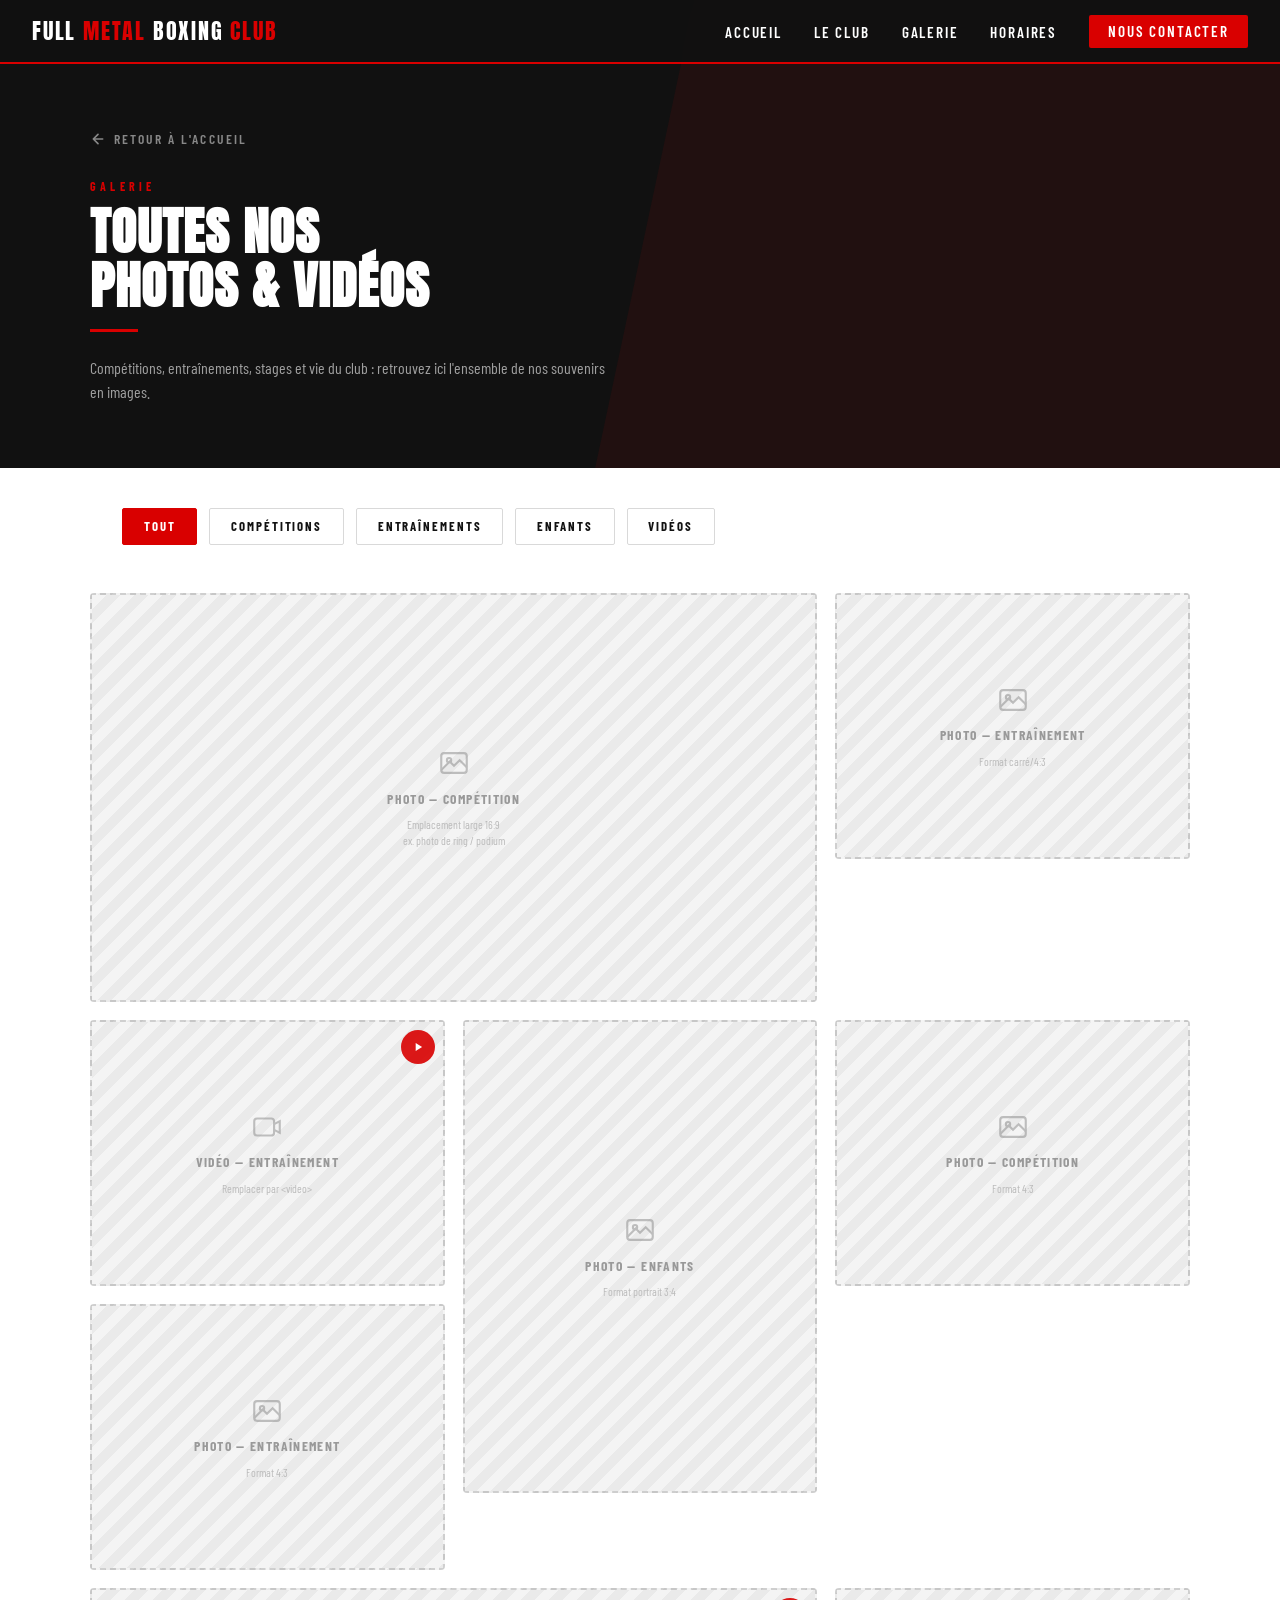
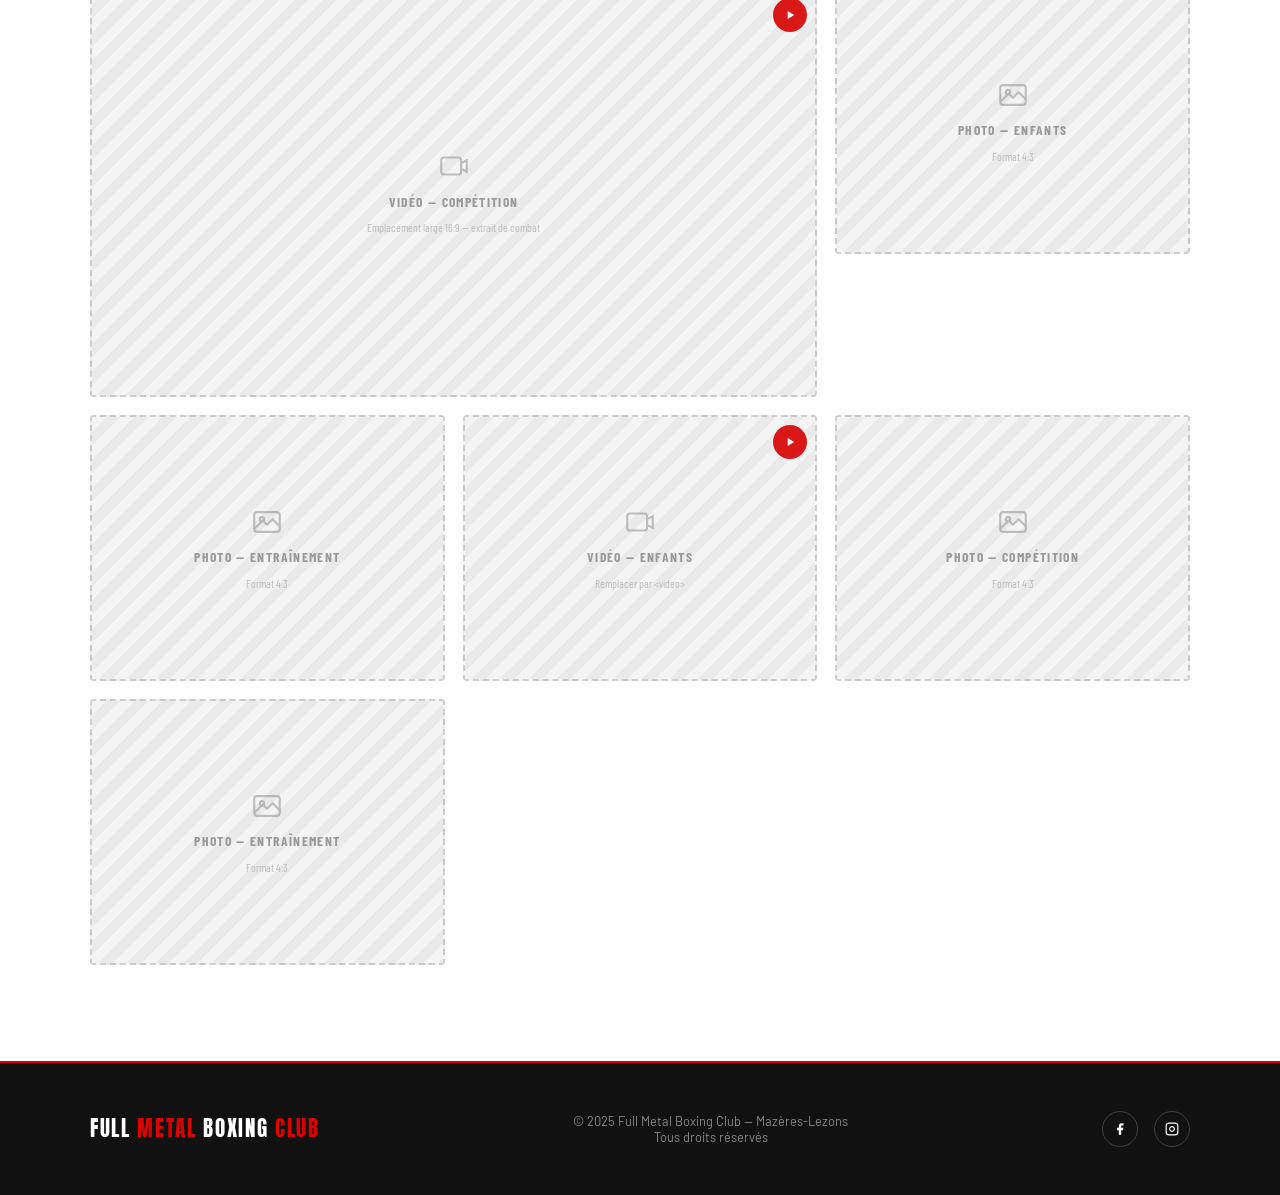
==== gallery.html @ 57221db3 "ajout de la page gallery" ====
<!DOCTYPE html>
<html lang="fr">
<head>
  <meta charset="UTF-8" />
  <meta name="viewport" content="width=device-width, initial-scale=1.0" />
  <title>Galerie — Full Metal Boxing Club</title>
  <link href="https://fonts.googleapis.com/css2?family=Anton&family=Barlow+Condensed:wght@400;600;700&family=Barlow:wght@400;500&display=swap" rel="stylesheet" />
  <link href="site.css" rel="stylesheet" />
</head>
<body>

<!-- ── NAVIGATION ──────────────────────────────────────────── -->
<nav>
  <div class="nav-logo">FULL <span>METAL</span> BOXING <span>CLUB</span></div>
  <ul class="nav-links">
    <li><a href="index.html#accueil">Accueil</a></li>
    <li><a href="index.html#about">Le Club</a></li>
    <li><a href="gallery.html">Galerie</a></li>
    <li><a href="index.html#horaires">Horaires</a></li>
    <li><a href="index.html#contact" class="nav-cta">Nous Contacter</a></li>
  </ul>
  <button class="hamburger" aria-label="Menu" onclick="toggleMenu()">
    <span></span><span></span><span></span>
  </button>
</nav>

<div class="mobile-menu" id="mobileMenu">
  <a href="index.html#accueil" onclick="closeMenu()">Accueil</a>
  <a href="index.html#about" onclick="closeMenu()">Le Club</a>
  <a href="gallery.html" onclick="closeMenu()">Galerie</a>
  <a href="index.html#horaires" onclick="closeMenu()">Horaires</a>
  <a href="index.html#contact" onclick="closeMenu()">Nous Contacter</a>
</div>

<!-- ── EN-TÊTE GALERIE ─────────────────────────────────────── -->
<header class="gallery-page-header">
  <div class="gallery-page-header-inner">
    <a href="index.html" class="back-link">
      <svg viewBox="0 0 24 24" fill="none" stroke="currentColor" stroke-width="2.5" stroke-linecap="round" stroke-linejoin="round"><path d="M19 12H5M12 19l-7-7 7-7"/></svg>
      Retour à l'accueil
    </a>
    <div class="section-label">Galerie</div>
    <h1 class="section-title">TOUTES NOS<br>PHOTOS &amp; VIDÉOS</h1>
    <div class="section-divider"></div>
    <p class="gallery-page-sub">Compétitions, entraînements, stages et vie du club : retrouvez ici l'ensemble de nos souvenirs en images.</p>
  </div>
</header>

<!-- ── FILTRES ─────────────────────────────────────────────── -->
<div class="filter-tabs" id="filterTabs">
  <button class="filter-btn active" data-filter="all">Tout</button>
  <button class="filter-btn" data-filter="competition">Compétitions</button>
  <button class="filter-btn" data-filter="entrainement">Entraînements</button>
  <button class="filter-btn" data-filter="enfants">Enfants</button>
  <button class="filter-btn" data-filter="video">Vidéos</button>
</div>

<!-- ── GRILLE MÉDIA ────────────────────────────────────────────
     Chaque bloc ci-dessous est un EMPLACEMENT PRÊT À L'EMPLOI.

     ▸ Pour une PHOTO : supprimez le <div class="media-placeholder">…</div>
       et mettez à la place : <img src="chemin/vers/photo.jpg" alt="...">

     ▸ Pour une VIDÉO : supprimez le placeholder et mettez à la place :
       <video src="chemin/vers/video.mp4" controls muted playsinline poster="chemin/vers/apercu.jpg"></video>
       (gardez le <div class="video-badge"> si vous voulez garder le pictogramme ▶)

     ▸ data-category détermine dans quel(s) filtre(s) l'élément apparaît :
       competition / entrainement / enfants / video (un item peut avoir 2 catégories, ex: "video entrainement")

     ▸ Ajoutez class="wide" pour un bloc large (2 colonnes) ou class="tall"
       pour un bloc en hauteur — à utiliser avec modération pour varier la grille.
------------------------------------------------------------------- -->
<section class="media-section">
  <div class="media-grid" id="mediaGrid">

    <!-- 1 -->
    <div class="media-item wide" data-category="competition">
      <div class="media-placeholder">
        <svg viewBox="0 0 24 24" fill="none" stroke="currentColor" stroke-width="1.5"><rect x="3" y="5" width="18" height="14" rx="2"/><circle cx="8.5" cy="10" r="1.5"/><path d="M21 15l-5-5-4 4-3-3-6 6"/></svg>
        <div class="ph-label">Photo — Compétition</div>
        <div class="ph-hint">Emplacement large 16:9<br>ex. photo de ring / podium</div>
      </div>
      <div class="media-caption">Compétition régionale</div>
    </div>

    <!-- 2 -->
    <div class="media-item" data-category="entrainement">
      <div class="media-placeholder">
        <svg viewBox="0 0 24 24" fill="none" stroke="currentColor" stroke-width="1.5"><rect x="3" y="5" width="18" height="14" rx="2"/><circle cx="8.5" cy="10" r="1.5"/><path d="M21 15l-5-5-4 4-3-3-6 6"/></svg>
        <div class="ph-label">Photo — Entraînement</div>
        <div class="ph-hint">Format carré/4:3</div>
      </div>
      <div class="media-caption">Séance du soir</div>
    </div>

    <!-- 3 -->
    <div class="media-item" data-category="video entrainement">
      <div class="video-badge">
        <svg viewBox="0 0 24 24"><path d="M8 5v14l11-7z"/></svg>
      </div>
      <div class="media-placeholder">
        <svg viewBox="0 0 24 24" fill="none" stroke="currentColor" stroke-width="1.5"><rect x="3" y="6" width="14" height="12" rx="2"/><path d="M17 10l4-2v8l-4-2"/></svg>
        <div class="ph-label">Vidéo — Entraînement</div>
        <div class="ph-hint">Remplacer par &lt;video&gt;</div>
      </div>
      <div class="media-caption">Travail technique</div>
    </div>

    <!-- 4 -->
    <div class="media-item tall" data-category="enfants">
      <div class="media-placeholder">
        <svg viewBox="0 0 24 24" fill="none" stroke="currentColor" stroke-width="1.5"><rect x="3" y="5" width="18" height="14" rx="2"/><circle cx="8.5" cy="10" r="1.5"/><path d="M21 15l-5-5-4 4-3-3-6 6"/></svg>
        <div class="ph-label">Photo — Enfants</div>
        <div class="ph-hint">Format portrait 3:4</div>
      </div>
      <div class="media-caption">Cours jeunes — dès 7 ans</div>
    </div>

    <!-- 5 -->
    <div class="media-item" data-category="competition">
      <div class="media-placeholder">
        <svg viewBox="0 0 24 24" fill="none" stroke="currentColor" stroke-width="1.5"><rect x="3" y="5" width="18" height="14" rx="2"/><circle cx="8.5" cy="10" r="1.5"/><path d="M21 15l-5-5-4 4-3-3-6 6"/></svg>
        <div class="ph-label">Photo — Compétition</div>
        <div class="ph-hint">Format 4:3</div>
      </div>
      <div class="media-caption">Remise des médailles</div>
    </div>

    <!-- 6 -->
    <div class="media-item" data-category="entrainement">
      <div class="media-placeholder">
        <svg viewBox="0 0 24 24" fill="none" stroke="currentColor" stroke-width="1.5"><rect x="3" y="5" width="18" height="14" rx="2"/><circle cx="8.5" cy="10" r="1.5"/><path d="M21 15l-5-5-4 4-3-3-6 6"/></svg>
        <div class="ph-label">Photo — Entraînement</div>
        <div class="ph-hint">Format 4:3</div>
      </div>
      <div class="media-caption">Travail au sac</div>
    </div>

    <!-- 7 -->
    <div class="media-item wide" data-category="video competition">
      <div class="video-badge">
        <svg viewBox="0 0 24 24"><path d="M8 5v14l11-7z"/></svg>
      </div>
      <div class="media-placeholder">
        <svg viewBox="0 0 24 24" fill="none" stroke="currentColor" stroke-width="1.5"><rect x="3" y="6" width="14" height="12" rx="2"/><path d="M17 10l4-2v8l-4-2"/></svg>
        <div class="ph-label">Vidéo — Compétition</div>
        <div class="ph-hint">Emplacement large 16:9 — extrait de combat</div>
      </div>
      <div class="media-caption">Finale régionale</div>
    </div>

    <!-- 8 -->
    <div class="media-item" data-category="enfants">
      <div class="media-placeholder">
        <svg viewBox="0 0 24 24" fill="none" stroke="currentColor" stroke-width="1.5"><rect x="3" y="5" width="18" height="14" rx="2"/><circle cx="8.5" cy="10" r="1.5"/><path d="M21 15l-5-5-4 4-3-3-6 6"/></svg>
        <div class="ph-label">Photo — Enfants</div>
        <div class="ph-hint">Format 4:3</div>
      </div>
      <div class="media-caption">Initiation Full Contact</div>
    </div>

    <!-- 9 -->
    <div class="media-item" data-category="entrainement">
      <div class="media-placeholder">
        <svg viewBox="0 0 24 24" fill="none" stroke="currentColor" stroke-width="1.5"><rect x="3" y="5" width="18" height="14" rx="2"/><circle cx="8.5" cy="10" r="1.5"/><path d="M21 15l-5-5-4 4-3-3-6 6"/></svg>
        <div class="ph-label">Photo — Entraînement</div>
        <div class="ph-hint">Format 4:3</div>
      </div>
      <div class="media-caption">Cours adultes</div>
    </div>

    <!-- 10 -->
    <div class="media-item" data-category="video enfants">
      <div class="video-badge">
        <svg viewBox="0 0 24 24"><path d="M8 5v14l11-7z"/></svg>
      </div>
      <div class="media-placeholder">
        <svg viewBox="0 0 24 24" fill="none" stroke="currentColor" stroke-width="1.5"><rect x="3" y="6" width="14" height="12" rx="2"/><path d="M17 10l4-2v8l-4-2"/></svg>
        <div class="ph-label">Vidéo — Enfants</div>
        <div class="ph-hint">Remplacer par &lt;video&gt;</div>
      </div>
      <div class="media-caption">Cours du mercredi</div>
    </div>

    <!-- 11 -->
    <div class="media-item" data-category="competition">
      <div class="media-placeholder">
        <svg viewBox="0 0 24 24" fill="none" stroke="currentColor" stroke-width="1.5"><rect x="3" y="5" width="18" height="14" rx="2"/><circle cx="8.5" cy="10" r="1.5"/><path d="M21 15l-5-5-4 4-3-3-6 6"/></svg>
        <div class="ph-label">Photo — Compétition</div>
        <div class="ph-hint">Format 4:3</div>
      </div>
      <div class="media-caption">Équipe au complet</div>
    </div>

    <!-- 12 -->
    <div class="media-item" data-category="entrainement">
      <div class="media-placeholder">
        <svg viewBox="0 0 24 24" fill="none" stroke="currentColor" stroke-width="1.5"><rect x="3" y="5" width="18" height="14" rx="2"/><circle cx="8.5" cy="10" r="1.5"/><path d="M21 15l-5-5-4 4-3-3-6 6"/></svg>
        <div class="ph-label">Photo — Entraînement</div>
        <div class="ph-hint">Format 4:3</div>
      </div>
      <div class="media-caption">Sparring</div>
    </div>

  </div>
</section>

<!-- ── FOOTER ──────────────────────────────────────────────── -->
<footer>
  <div class="footer-inner">
    <div class="footer-logo">FULL <span>METAL</span> BOXING <span>CLUB</span></div>
    <div class="footer-copy">© 2025 Full Metal Boxing Club — Mazères-Lezons<br>Tous droits réservés</div>
    <div class="footer-social">
      <a href="#" class="social-link" aria-label="Facebook">
        <svg width="14" height="14" viewBox="0 0 24 24" fill="currentColor"><path d="M18 2h-3a5 5 0 0 0-5 5v3H7v4h3v8h4v-8h3l1-4h-4V7a1 1 0 0 1 1-1h3z"/></svg>
      </a>
      <a href="#" class="social-link" aria-label="Instagram">
        <svg width="14" height="14" viewBox="0 0 24 24" fill="none" stroke="currentColor" stroke-width="2"><rect x="2" y="2" width="20" height="20" rx="5" ry="5"/><path d="M16 11.37A4 4 0 1 1 12.63 8 4 4 0 0 1 16 11.37z"/><line x1="17.5" y1="6.5" x2="17.51" y2="6.5"/></svg>
      </a>
    </div>
  </div>
</footer>

<script>
  function toggleMenu() {
    document.getElementById('mobileMenu').classList.toggle('open');
  }
  function closeMenu() {
    document.getElementById('mobileMenu').classList.remove('open');
  }
  document.addEventListener('click', function(e) {
    const menu = document.getElementById('mobileMenu');
    const ham = document.querySelector('.hamburger');
    if (menu.classList.contains('open') && !menu.contains(e.target) && !ham.contains(e.target)) {
      menu.classList.remove('open');
    }
  });

  // ── Filtres de la galerie ──────────────────────────────
  const filterButtons = document.querySelectorAll('.filter-btn');
  const mediaItems = document.querySelectorAll('.media-item');

  filterButtons.forEach(btn => {
    btn.addEventListener('click', () => {
      filterButtons.forEach(b => b.classList.remove('active'));
      btn.classList.add('active');
      const filter = btn.dataset.filter;

      mediaItems.forEach(item => {
        const cats = item.dataset.category.split(' ');
        const show = filter === 'all' || cats.includes(filter);
        item.style.display = show ? '' : 'none';
      });
    });
  });
</script>
</body>
</html>
---- site.css ----
*, *::before, *::after { box-sizing: border-box; margin: 0; padding: 0; }

    :root {
      --red:    #D90000;
      --black:  #111111;
      --white:  #FFFFFF;
      --offwhite: #F4F4F4;
      --gray:   #888888;
      --red-dark: #A30000;
    }

    html { scroll-behavior: smooth; }

    body {
      font-family: 'Barlow', sans-serif;
      background: var(--white);
      color: var(--black);
      overflow-x: hidden;
    }

    /* ── NAV ─────────────────────────────────────────── */
    nav {
      position: fixed; top: 0; left: 0; width: 100%; z-index: 100;
      background: rgba(17,17,17,0.96);
      backdrop-filter: blur(6px);
      display: flex; align-items: center; justify-content: space-between;
      padding: 0 2rem;
      height: 64px;
      border-bottom: 2px solid var(--red);
    }

    .nav-logo {
      font-family: 'Anton', sans-serif;
      font-size: 1.4rem;
      letter-spacing: 0.08em;
      color: var(--white);
      line-height: 1;
    }
    .nav-logo span { color: var(--red); }

    .nav-links {
      display: flex; gap: 2rem; list-style: none;
    }
    .nav-links a {
      font-family: 'Barlow Condensed', sans-serif;
      font-weight: 600;
      font-size: 0.95rem;
      letter-spacing: 0.12em;
      text-transform: uppercase;
      color: var(--white);
      text-decoration: none;
      transition: color .2s;
    }
    .nav-links a:hover { color: var(--red); }

    .nav-cta {
      background: var(--red);
      color: var(--white) !important;
      padding: 0.45rem 1.2rem;
      border-radius: 2px;
    }
    .nav-cta:hover { background: var(--red-dark); color: var(--white) !important; }

    .hamburger {
      display: none; flex-direction: column; gap: 5px; cursor: pointer;
      background: none; border: none; padding: 4px;
    }
    .hamburger span {
      display: block; width: 26px; height: 2px; background: var(--white);
      transition: all .3s;
    }

    .mobile-menu {
      display: none; flex-direction: column;
      background: var(--black);
      position: fixed; top: 64px; left: 0; width: 100%;
      padding: 1rem 0;
      border-top: 2px solid var(--red);
      z-index: 99;
    }
    .mobile-menu.open { display: flex; }
    .mobile-menu a {
      font-family: 'Barlow Condensed', sans-serif;
      font-weight: 600;
      font-size: 1.05rem;
      letter-spacing: 0.12em;
      text-transform: uppercase;
      color: var(--white);
      text-decoration: none;
      padding: 0.85rem 2rem;
      border-bottom: 1px solid rgba(255,255,255,0.07);
      transition: background .2s, color .2s;
    }
    .mobile-menu a:hover { background: var(--red); }

    /* ── HERO ─────────────────────────────────────────── */
    #accueil {
      min-height: 100vh;
      background: var(--black);
      display: flex; align-items: center; justify-content: center;
      position: relative; overflow: hidden;
      padding: 80px 2rem 2rem;
    }

    /* Diagonal red slash — signature design element */
    #accueil::before {
      content: '';
      position: absolute;
      top: -10%; right: -5%;
      width: 55%; height: 130%;
      background: var(--red);
      transform: skewX(-12deg);
      opacity: 0.08;
      pointer-events: none;
    }
    #accueil::after {
      content: '';
      position: absolute;
      top: -10%; right: 4%;
      width: 4px; height: 130%;
      background: var(--red);
      transform: skewX(-12deg);
      pointer-events: none;
    }

    .hero-inner {
      display: flex; align-items: center; justify-content: space-between;
      gap: 3rem; width: 100%; max-width: 1100px; margin: 0 auto;
    }

    .hero-text { flex: 1; }

    .hero-eyebrow {
      font-family: 'Barlow Condensed', sans-serif;
      font-weight: 700;
      font-size: 0.8rem;
      letter-spacing: 0.3em;
      text-transform: uppercase;
      color: var(--red);
      margin-bottom: 1rem;
    }

    .hero-title {
      font-family: 'Anton', sans-serif;
      font-size: clamp(3rem, 8vw, 6.5rem);
      line-height: 0.95;
      letter-spacing: 0.02em;
      text-transform: uppercase;
      color: var(--white);
    }
    .hero-title .line-red { color: var(--red); }
    .hero-title .line-outline {
      -webkit-text-stroke: 2px var(--white);
      color: transparent;
    }

    .hero-sub {
      margin-top: 1.5rem;
      font-family: 'Barlow Condensed', sans-serif;
      font-size: 1.1rem;
      font-weight: 400;
      color: rgba(255,255,255,0.6);
      letter-spacing: 0.04em;
      max-width: 380px;
      line-height: 1.5;
    }

    .hero-actions {
      margin-top: 2.5rem;
      display: flex; gap: 1rem; flex-wrap: wrap;
    }

    .btn-primary {
      font-family: 'Barlow Condensed', sans-serif;
      font-weight: 700;
      font-size: 0.9rem;
      letter-spacing: 0.2em;
      text-transform: uppercase;
      background: var(--red);
      color: var(--white);
      padding: 0.85rem 2.2rem;
      border: none; border-radius: 2px;
      cursor: pointer; text-decoration: none;
      transition: background .2s, transform .15s;
      display: inline-block;
    }
    .btn-primary:hover { background: var(--red-dark); transform: translateY(-2px); }

    .btn-secondary {
      font-family: 'Barlow Condensed', sans-serif;
      font-weight: 700;
      font-size: 0.9rem;
      letter-spacing: 0.2em;
      text-transform: uppercase;
      background: transparent;
      color: var(--white);
      padding: 0.85rem 2.2rem;
      border: 1.5px solid rgba(255,255,255,0.3);
      border-radius: 2px;
      cursor: pointer; text-decoration: none;
      transition: border-color .2s, color .2s;
      display: inline-block;
    }
    .btn-secondary:hover { border-color: var(--white); }

    /* Fighter SVG illustration */
    .hero-fighter {
      flex: 0 0 auto;
      width: clamp(220px, 35vw, 380px);
      display: flex; align-items: flex-end; justify-content: center;
      position: relative;
    }
    .hero-fighter svg { width: 100%; height: auto; }

    /* Stats bar */
    .hero-stats {
      margin-top: 3rem;
      display: flex; gap: 2.5rem;
    }
    .stat-item { }
    .stat-num {
      font-family: 'Anton', sans-serif;
      font-size: 2rem;
      color: var(--white);
      line-height: 1;
    }
    .stat-num span { color: var(--red); }
    .stat-label {
      font-family: 'Barlow Condensed', sans-serif;
      font-size: 0.75rem;
      letter-spacing: 0.2em;
      text-transform: uppercase;
      color: var(--gray);
      margin-top: 2px;
    }

    /* ── SECTION SHARED ───────────────────────────────── */
    section { scroll-margin-top: 64px; }

    .section-label {
      font-family: 'Barlow Condensed', sans-serif;
      font-weight: 700;
      font-size: 0.75rem;
      letter-spacing: 0.35em;
      text-transform: uppercase;
      color: var(--red);
      margin-bottom: 0.75rem;
    }
    .section-title {
      font-family: 'Anton', sans-serif;
      font-size: clamp(2rem, 5vw, 3.2rem);
      letter-spacing: 0.02em;
      text-transform: uppercase;
      line-height: 1.05;
    }
    .section-divider {
      width: 48px; height: 3px; background: var(--red);
      margin: 1rem 0 1.5rem;
    }

    /* ── ABOUT ────────────────────────────────────────── */
    #about {
      padding: 6rem 2rem;
      background: var(--white);
    }
    .about-inner {
      max-width: 1100px; margin: 0 auto;
      display: flex; align-items: center; gap: 5rem;
    }
    .about-visual {
      flex: 0 0 auto;
      width: clamp(220px, 32vw, 340px);
      position: relative;
    }
    .about-card {
      background: var(--black);
      border-radius: 4px;
      overflow: hidden;
      position: relative;
    }
    .about-card::after {
      content: '';
      position: absolute; bottom: 0; left: 0;
      width: 100%; height: 4px;
      background: var(--red);
    }
    .about-card svg { display: block; width: 100%; }
    .about-badge {
      position: absolute; top: -18px; right: -18px;
      width: 80px; height: 80px;
      background: var(--red);
      border-radius: 50%;
      display: flex; align-items: center; justify-content: center;
      flex-direction: column;
      font-family: 'Anton', sans-serif;
      line-height: 1;
      color: var(--white);
      font-size: 0.65rem;
      letter-spacing: 0.05em;
      text-align: center;
      text-transform: uppercase;
    }
    .about-badge strong { font-size: 1.6rem; display: block; }

    .about-text { flex: 1; }
    .about-text p {
      font-size: 1rem;
      line-height: 1.7;
      color: #444;
      margin-bottom: 1rem;
    }
    .coach-name {
      font-family: 'Anton', sans-serif;
      font-size: 1.6rem;
      letter-spacing: 0.05em;
      color: var(--black);
      margin-top: 2rem;
    }
    .coach-title {
      font-family: 'Barlow Condensed', sans-serif;
      font-size: 0.85rem;
      font-weight: 600;
      letter-spacing: 0.2em;
      text-transform: uppercase;
      color: var(--red);
      margin-top: 2px;
    }

    /* disciplines tags */
    .tags { display: flex; flex-wrap: wrap; gap: 0.5rem; margin-top: 1.5rem; }
    .tag {
      font-family: 'Barlow Condensed', sans-serif;
      font-size: 0.8rem;
      font-weight: 700;
      letter-spacing: 0.15em;
      text-transform: uppercase;
      padding: 0.35rem 0.9rem;
      border: 1.5px solid var(--black);
      border-radius: 2px;
      color: var(--black);
    }
    .tag.red { background: var(--red); border-color: var(--red); color: var(--white); }

    /* ── GALLERY ──────────────────────────────────────── */
    #galerie {
      padding: 6rem 2rem;
      background: var(--offwhite);
    }
    .gallery-header { max-width: 1100px; margin: 0 auto 3rem; }

    .gallery-grid {
      max-width: 1100px; margin: 0 auto;
      display: grid;
      grid-template-columns: repeat(3, 1fr);
      grid-template-rows: auto auto;
      gap: 16px;
    }
    .gallery-item {
      background: var(--black);
      border-radius: 4px;
      overflow: hidden;
      position: relative;
      aspect-ratio: 4/3;
    }
    .gallery-item:first-child {
      grid-column: 1 / 3;
      aspect-ratio: 16/9;
    }
    .gallery-item svg { width: 100%; height: 100%; display: block; }
    .gallery-caption {
      position: absolute; bottom: 0; left: 0; right: 0;
      background: linear-gradient(transparent, rgba(0,0,0,0.85));
      padding: 2rem 1.2rem 1rem;
      font-family: 'Barlow Condensed', sans-serif;
      font-weight: 600;
      font-size: 0.9rem;
      letter-spacing: 0.1em;
      text-transform: uppercase;
      color: var(--white);
    }
    .gallery-item::before {
      content: ''; position: absolute; inset: 0;
      opacity: 0; background: var(--red);
      transition: opacity .25s; z-index: 1;
    }
    .gallery-item:hover::before { opacity: 0.12; }

    /* ── SCHEDULE ─────────────────────────────────────── */
    #horaires {
      padding: 6rem 2rem;
      background: var(--black);
      position: relative; overflow: hidden;
    }
    #horaires::before {
      content: '';
      position: absolute; bottom: -80px; right: -80px;
      width: 400px; height: 400px;
      border: 60px solid rgba(217,0,0,0.06);
      border-radius: 50%;
      pointer-events: none;
    }

    .schedule-header { max-width: 1100px; margin: 0 auto 3rem; }
    .schedule-header .section-title { color: var(--white); }

    .schedule-grid {
      max-width: 1100px; margin: 0 auto;
      display: grid;
      grid-template-columns: repeat(auto-fit, minmax(300px, 1fr));
      gap: 20px;
    }

    .day-card {
      background: rgba(255,255,255,0.04);
      border: 1px solid rgba(255,255,255,0.08);
      border-top: 3px solid var(--red);
      border-radius: 4px;
      padding: 1.5rem;
      transition: background .2s;
    }
    .day-card:hover { background: rgba(255,255,255,0.07); }

    .day-name {
      font-family: 'Anton', sans-serif;
      font-size: 1.2rem;
      letter-spacing: 0.08em;
      text-transform: uppercase;
      color: var(--white);
      margin-bottom: 1rem;
    }

    .session {
      display: flex; justify-content: space-between; align-items: flex-start;
      padding: 0.7rem 0;
      border-bottom: 1px solid rgba(255,255,255,0.07);
    }
    .session:last-child { border-bottom: none; }

    .session-time {
      font-family: 'Barlow Condensed', sans-serif;
      font-weight: 700;
      font-size: 0.9rem;
      letter-spacing: 0.08em;
      color: var(--red);
      white-space: nowrap;
      margin-right: 1rem;
      padding-top: 2px;
    }

    .session-info { flex: 1; }
    .session-name {
      font-family: 'Barlow Condensed', sans-serif;
      font-weight: 600;
      font-size: 0.95rem;
      color: var(--white);
    }
    .session-audience {
      font-size: 0.78rem;
      color: var(--gray);
      margin-top: 2px;
    }

    /* ── CONTACT ──────────────────────────────────────── */
    #contact {
      padding: 6rem 2rem;
      background: var(--white);
    }
    .contact-inner {
      max-width: 900px; margin: 0 auto;
      display: flex; align-items: flex-start; gap: 5rem;
    }
    .contact-text { flex: 1; }
    .contact-text p {
      margin-top: 1.2rem;
      font-size: 1rem;
      line-height: 1.7;
      color: #555;
    }

    .contact-card {
      flex: 0 0 300px;
      background: var(--black);
      border-radius: 6px;
      padding: 2.5rem 2rem;
      position: relative;
      overflow: hidden;
    }
    .contact-card::before {
      content: '';
      position: absolute; top: 0; left: 0;
      width: 100%; height: 4px;
      background: var(--red);
    }

    .contact-label {
      font-family: 'Barlow Condensed', sans-serif;
      font-size: 0.7rem;
      letter-spacing: 0.3em;
      text-transform: uppercase;
      color: var(--gray);
      margin-bottom: 0.5rem;
    }
    .contact-value {
      font-family: 'Barlow Condensed', sans-serif;
      font-weight: 700;
      font-size: 1rem;
      color: var(--white);
      margin-bottom: 1.5rem;
      text-decoration: none;
      display: block;
    }
    .contact-value:hover { color: var(--red); }

    /* PHONE BUTTON SMART */
    .btn-call {
      display: flex; align-items: center; gap: 0.7rem;
      font-family: 'Barlow Condensed', sans-serif;
      font-weight: 700;
      font-size: 0.9rem;
      letter-spacing: 0.2em;
      text-transform: uppercase;
      background: var(--red);
      color: var(--white);
      padding: 0.9rem 1.5rem;
      border-radius: 2px;
      text-decoration: none;
      transition: background .2s, transform .15s;
      width: 100%; justify-content: center;
      margin-top: 0.5rem;
    }
    .btn-call:hover { background: var(--red-dark); transform: translateY(-2px); }

    .phone-display {
      font-family: 'Anton', sans-serif;
      font-size: 1.3rem;
      letter-spacing: 0.06em;
      color: var(--white);
      margin: 1rem 0;
    }

    /* Mobile: show call button, hide display number */
    /* Desktop: show display number, hide call button (or make it subtle) */
    .mobile-only { display: none; }
    .desktop-only { display: block; }

    @media (max-width: 600px) {
      .mobile-only { display: flex; }
      .desktop-only { display: none; }
    }

    /* ── FOOTER ───────────────────────────────────────── */
    footer {
      background: var(--black);
      border-top: 2px solid var(--red);
      padding: 3rem 2rem;
    }
    .footer-inner {
      max-width: 1100px; margin: 0 auto;
      display: flex; align-items: center; justify-content: space-between;
      flex-wrap: wrap; gap: 1.5rem;
    }
    .footer-logo {
      font-family: 'Anton', sans-serif;
      font-size: 1.3rem; letter-spacing: 0.08em;
      color: var(--white);
    }
    .footer-logo span { color: var(--red); }
    .footer-copy {
      font-size: 0.8rem; color: var(--gray); text-align: center;
    }
    .footer-social { display: flex; gap: 1rem; align-items: center; }
    .social-link {
      width: 36px; height: 36px;
      border: 1px solid rgba(255,255,255,0.2);
      border-radius: 50%;
      display: flex; align-items: center; justify-content: center;
      color: var(--white); text-decoration: none;
      font-size: 0.75rem;
      transition: border-color .2s, background .2s;
    }
    .social-link:hover { border-color: var(--red); background: var(--red); }

    /* ── RESPONSIVE ───────────────────────────────────── */
    @media (max-width: 900px) {
      .nav-links { display: none; }
      .hamburger { display: flex; }

      .hero-fighter { display: none; }
      .hero-inner { justify-content: center; }
      .hero-text { text-align: center; }
      .hero-sub { max-width: 100%; margin-left: auto; margin-right: auto; }
      .hero-actions { justify-content: center; }
      .hero-stats { justify-content: center; }

      .about-inner { flex-direction: column; gap: 2.5rem; align-items: flex-start; }
      .about-visual { width: 100%; max-width: 360px; }

      .gallery-grid { grid-template-columns: 1fr 1fr; }
      .gallery-item:first-child { grid-column: 1 / 3; }

      .contact-inner { flex-direction: column; gap: 2.5rem; }
      .contact-card { flex: none; width: 100%; max-width: 400px; }
    }

    @media (max-width: 600px) {
      .gallery-grid { grid-template-columns: 1fr; }
      .gallery-item:first-child { grid-column: 1; aspect-ratio: 4/3; }

      .schedule-grid { grid-template-columns: 1fr; }
      .hero-stats { gap: 1.5rem; }

      .footer-inner { flex-direction: column; align-items: flex-start; }
    }

    @media (prefers-reduced-motion: reduce) {
      *, *::before, *::after { transition: none !important; }
    }

/* ── HORAIRES - TABLEAU (Remplacement de l'ancien code) ── */

/* Adapte le conteneur pour éviter que le tableau ne dépasse sur mobile */
/* ── HORAIRES - RESPONSIVE FIX ── */

.schedule-grid {
  display: block;
  width: 100%;
  overflow-x: auto;
  -webkit-overflow-scrolling: touch;
  /* petit indice visuel qu'on peut scroller sur mobile */
}

#horaires table {
  width: 100%;
  min-width: 680px;           /* empêche les colonnes de s'écraser */
  table-layout: fixed;
  border-collapse: collapse;
  background: rgba(255, 255, 255, 0.04);
  border-radius: 4px;
  overflow: hidden;
}

#horaires th,
#horaires td {
  white-space: normal;        /* le texte peut revenir à la ligne proprement */
  word-break: break-word;
}

#horaires th {
  font-family: 'Anton', sans-serif;
  font-size: 1.1rem;
  letter-spacing: 0.08em;
  text-transform: uppercase;
  color: var(--white);
  padding: 1.2rem 1rem;
  border-bottom: 2px solid var(--red);
  background: var(--black);
  text-align: center;
}

#horaires td {
  padding: 0.8rem 0.5rem;
  border: 1px solid rgba(255, 255, 255, 0.08);
  text-align: center;
  color: var(--white);
  font-family: 'Barlow Condensed', sans-serif;
  font-size: 0.95rem;
}

#horaires td:first-child {
  font-weight: 700;
  color: var(--red);
  letter-spacing: 0.08em;
  white-space: nowrap;
  background: rgba(0, 0, 0, 0.2);
}

#horaires tbody tr {
  transition: background 0.2s;
}
#horaires tbody tr:hover {
  background: rgba(255, 255, 255, 0.07);
}

/* Sur petit écran : colonnes plus étroites mais toujours lisibles, on scrolle */
@media (max-width: 768px) {
  #horaires table {
    min-width: 620px;
  }
  #horaires th,
  #horaires td {
    padding: 0.6rem 0.4rem;
    font-size: 0.82rem;
  }
  #horaires th {
    font-size: 0.85rem;
    padding: 0.9rem 0.5rem;
  }
}

/* ── STYLE DES CRÉNEAUX D'ENTRAÎNEMENT ── */

.entrainement-Mazeres {
  background: var(--red);
  color: var(--white) !important;
  font-family: 'Barlow Condensed', sans-serif;
  font-weight: 700;
  text-transform: uppercase;
  letter-spacing: 0.1em;
  border: none !important;
  box-shadow: inset 0 0 10px rgba(0,0,0,0.2);
}

.entrainement-Jurancon {
  background: transparent;
  color: var(--white) !important;
  font-family: 'Barlow Condensed', sans-serif;
  font-weight: 700;
  text-transform: uppercase;
  letter-spacing: 0.1em;
  /* Reprend le style du bouton secondaire */
  border: 2px solid var(--red) !important; 
}



/* Empêche la déformation des images dans les cartes et la galerie */
.about-card img,
.gallery-item img {
  width: 100%;
  height: 100%;
  object-fit: cover;
  display: block;
}

/* ══════════════════════════════════════════════════════════
   PAGE GALERIE COMPLÈTE (gallery.html)
   ══════════════════════════════════════════════════════════ */

/* ── Bandeau retour ─────────────────────────────────── */
.gallery-page-header {
  background: var(--black);
  padding: 130px 2rem 4rem;
  position: relative;
  overflow: hidden;
}
.gallery-page-header::before {
  content: '';
  position: absolute; top: -10%; right: -5%;
  width: 55%; height: 130%;
  background: var(--red);
  transform: skewX(-12deg);
  opacity: 0.08;
  pointer-events: none;
}
.gallery-page-header-inner {
  max-width: 1100px; margin: 0 auto; position: relative; z-index: 1;
}
.back-link {
  display: inline-flex; align-items: center; gap: 0.5rem;
  font-family: 'Barlow Condensed', sans-serif;
  font-weight: 600;
  font-size: 0.85rem;
  letter-spacing: 0.15em;
  text-transform: uppercase;
  color: var(--gray);
  text-decoration: none;
  margin-bottom: 2rem;
  transition: color .2s;
}
.back-link:hover { color: var(--red); }
.back-link svg { width: 16px; height: 16px; }

.gallery-page-header .section-title { color: var(--white); }
.gallery-page-header .section-label { color: var(--red); }
.gallery-page-sub {
  margin-top: 1rem;
  font-family: 'Barlow Condensed', sans-serif;
  font-size: 1rem;
  color: rgba(255,255,255,0.6);
  max-width: 520px;
  line-height: 1.5;
}

/* ── Filtres ─────────────────────────────────────────── */
.filter-tabs {
  display: flex; flex-wrap: wrap; gap: 0.75rem;
  max-width: 1100px; margin: 0 auto;
  padding: 2.5rem 2rem 0;
}
.filter-btn {
  font-family: 'Barlow Condensed', sans-serif;
  font-weight: 700;
  font-size: 0.8rem;
  letter-spacing: 0.15em;
  text-transform: uppercase;
  background: transparent;
  color: var(--black);
  border: 1.5px solid rgba(0,0,0,0.15);
  padding: 0.6rem 1.3rem;
  border-radius: 2px;
  cursor: pointer;
  transition: all .2s;
}
.filter-btn:hover { border-color: var(--red); color: var(--red); }
.filter-btn.active { background: var(--red); border-color: var(--red); color: var(--white); }

/* ── Grille média ────────────────────────────────────── */
.media-section {
  background: var(--white);
  padding: 3rem 2rem 6rem;
}
.media-grid {
  max-width: 1100px; margin: 0 auto;
  display: grid;
  grid-template-columns: repeat(3, 1fr);
  gap: 18px;
}
.media-item {
  position: relative;
  aspect-ratio: 4/3;
  border-radius: 4px;
  overflow: hidden;
  background: var(--offwhite);
}
.media-item.wide { grid-column: span 2; aspect-ratio: 16/9; }
.media-item.tall { grid-row: span 2; aspect-ratio: 3/4; }

.media-item img,
.media-item video {
  width: 100%; height: 100%;
  object-fit: cover;
  display: block;
}

/* Emplacement vide — à remplacer par une vraie image/vidéo */
.media-placeholder {
  width: 100%; height: 100%;
  display: flex; flex-direction: column;
  align-items: center; justify-content: center;
  gap: 0.6rem;
  background: repeating-linear-gradient(
    135deg,
    var(--offwhite), var(--offwhite) 10px,
    #eaeaea 10px, #eaeaea 20px
  );
  border: 2px dashed rgba(0,0,0,0.15);
  color: var(--gray);
  font-family: 'Barlow Condensed', sans-serif;
  text-align: center;
  padding: 1rem;
}
.media-placeholder svg { width: 34px; height: 34px; opacity: 0.5; }
.media-placeholder .ph-label {
  font-weight: 700;
  font-size: 0.85rem;
  letter-spacing: 0.1em;
  text-transform: uppercase;
  color: #999;
}
.media-placeholder .ph-hint {
  font-size: 0.72rem;
  color: #bbb;
  max-width: 180px;
  line-height: 1.4;
}

/* Badge vidéo */
.media-item .video-badge {
  position: absolute; top: 10px; right: 10px; z-index: 2;
  width: 34px; height: 34px;
  background: rgba(217,0,0,0.9);
  border-radius: 50%;
  display: flex; align-items: center; justify-content: center;
  pointer-events: none;
}
.media-item .video-badge svg { width: 14px; height: 14px; fill: var(--white); }

/* Légende au survol, cohérent avec la galerie de la home */
.media-caption {
  position: absolute; bottom: 0; left: 0; right: 0; z-index: 2;
  background: linear-gradient(transparent, rgba(0,0,0,0.85));
  padding: 1.6rem 1rem 0.8rem;
  font-family: 'Barlow Condensed', sans-serif;
  font-weight: 600;
  font-size: 0.8rem;
  letter-spacing: 0.08em;
  text-transform: uppercase;
  color: var(--white);
  opacity: 0;
  transform: translateY(6px);
  transition: opacity .2s, transform .2s;
}
.media-item:hover .media-caption { opacity: 1; transform: translateY(0); }

/* ── Responsive galerie complète ─────────────────────── */
@media (max-width: 900px) {
  .media-grid { grid-template-columns: repeat(2, 1fr); }
  .media-item.wide { grid-column: span 2; }
  .gallery-page-header { padding: 110px 1.5rem 3rem; }
}
@media (max-width: 600px) {
  .media-grid { grid-template-columns: 1fr; gap: 14px; }
  .media-item.wide, .media-item.tall { grid-column: span 1; grid-row: span 1; aspect-ratio: 4/3; }
  .filter-tabs { padding: 2rem 1.5rem 0; }
}
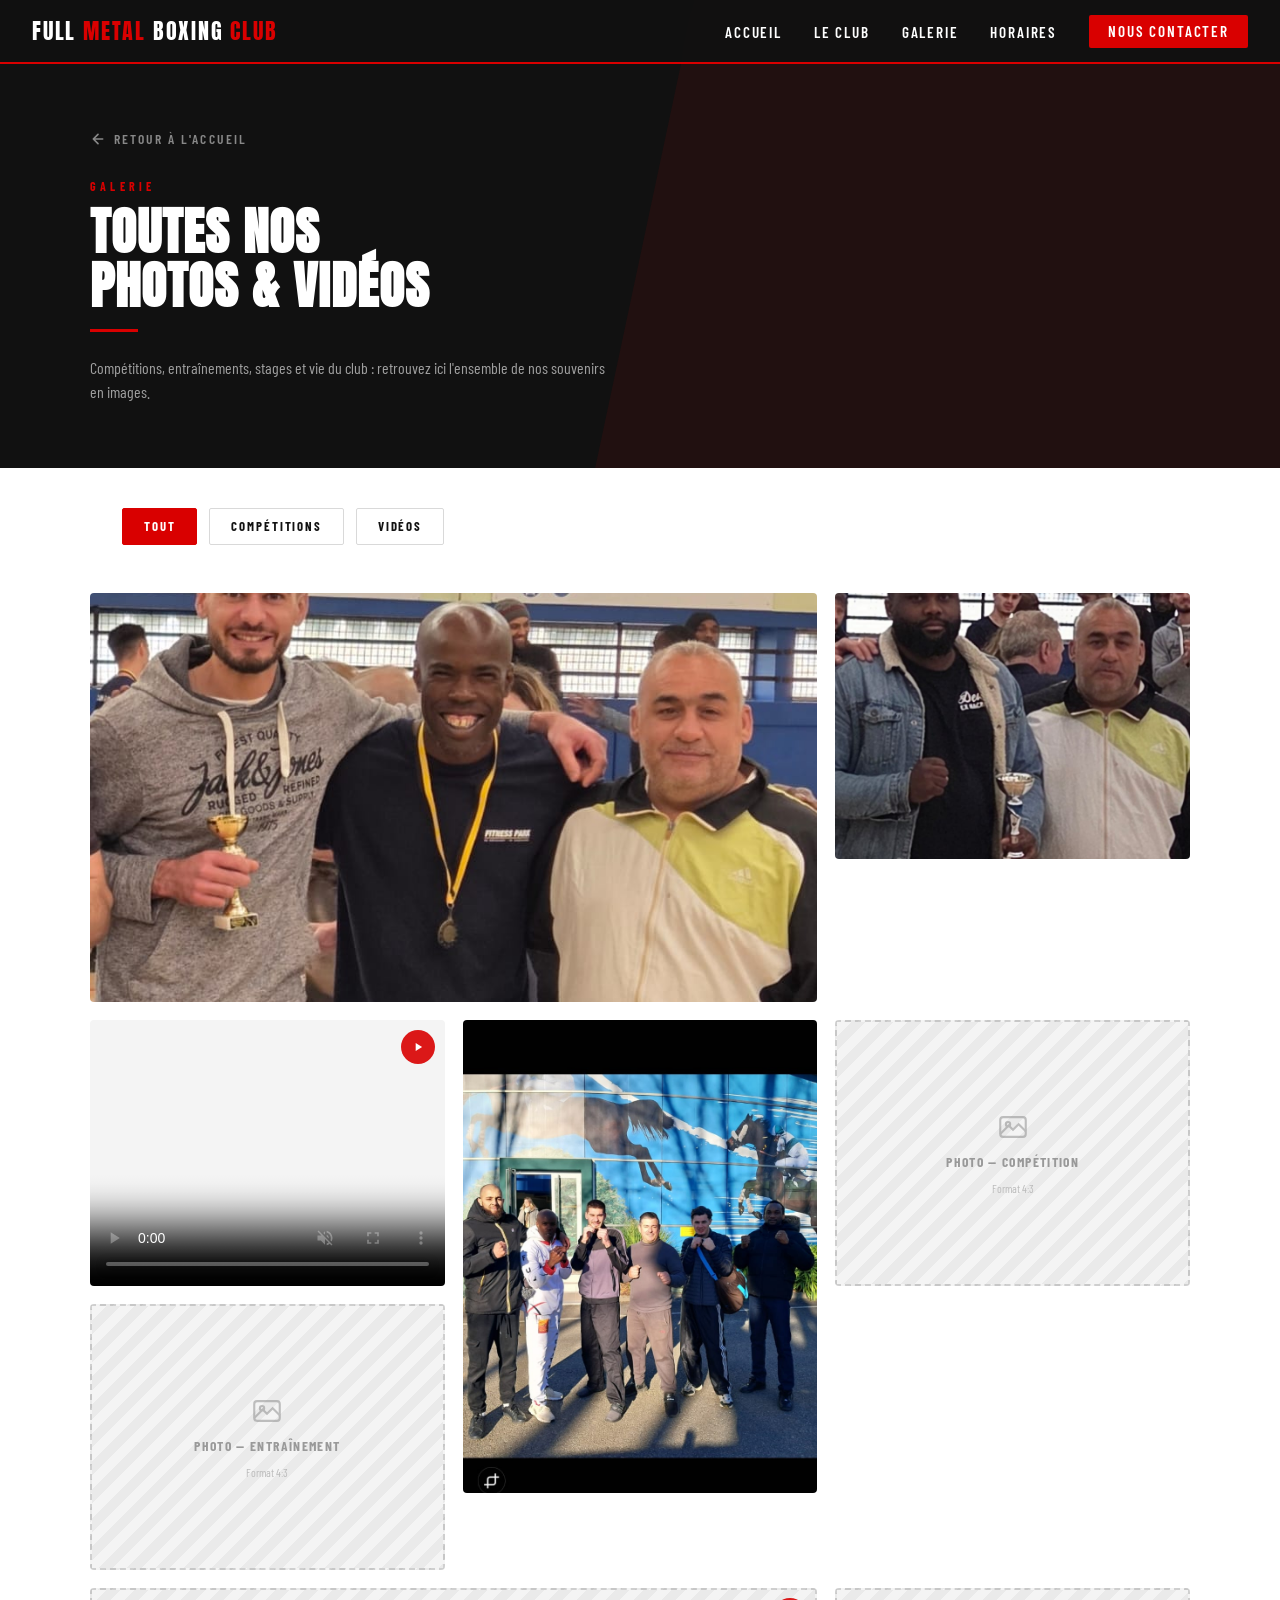
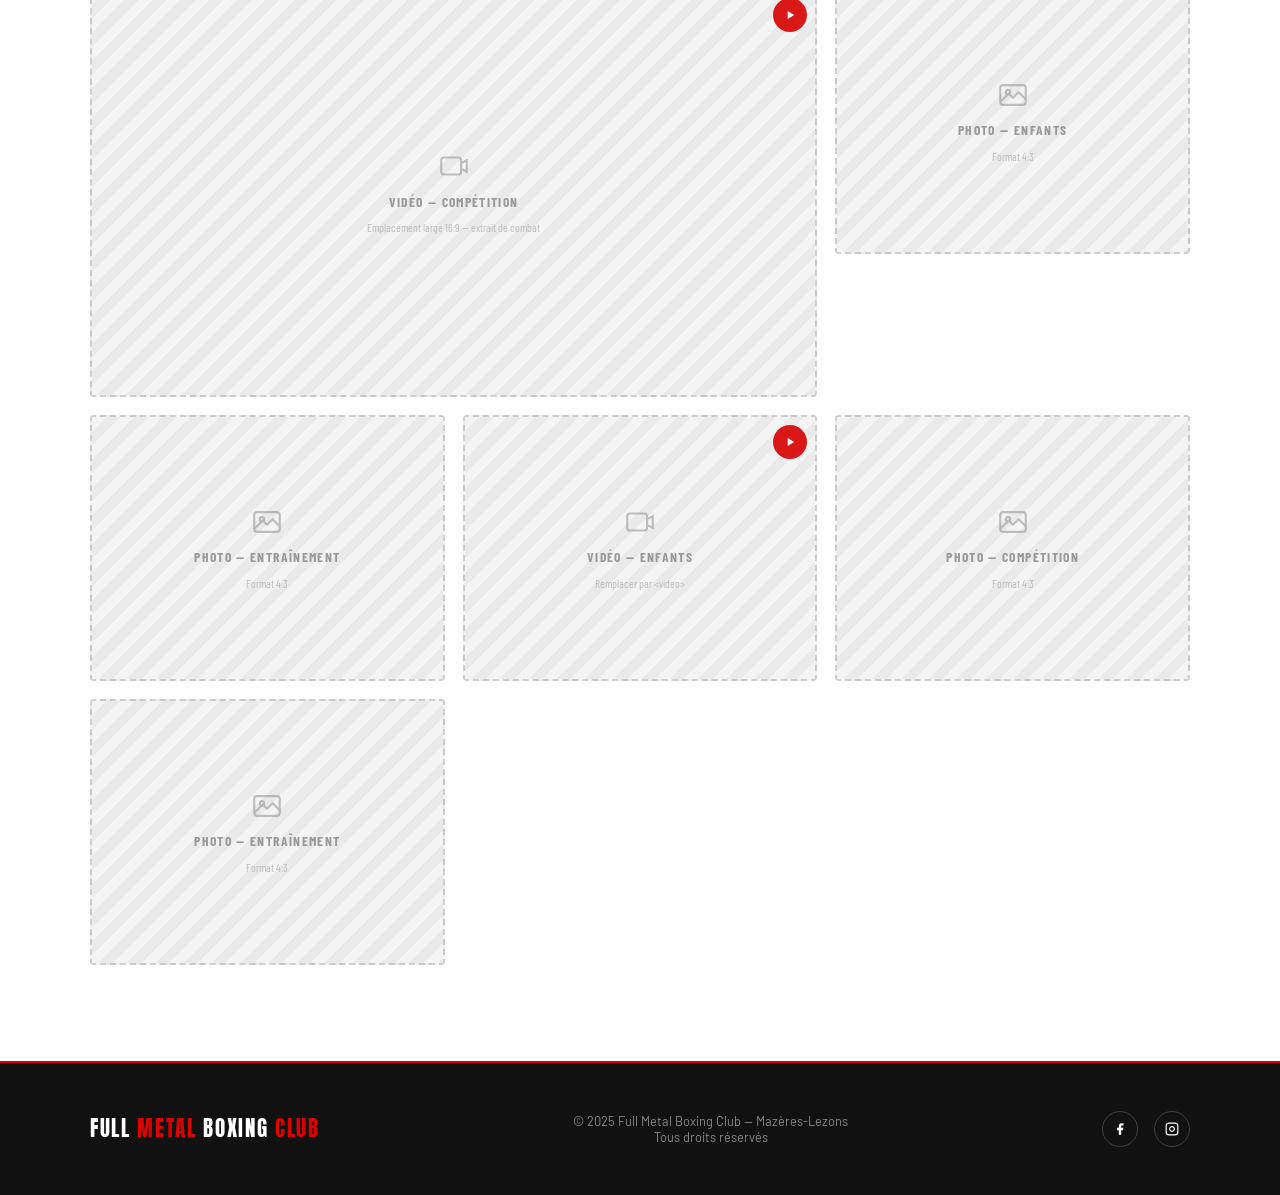
==== commit f3f31088: "ajout images et videos" ====
--- a/gallery.html
+++ b/gallery.html
@@ -50,8 +50,6 @@
 <div class="filter-tabs" id="filterTabs">
   <button class="filter-btn active" data-filter="all">Tout</button>
   <button class="filter-btn" data-filter="competition">Compétitions</button>
-  <button class="filter-btn" data-filter="entrainement">Entraînements</button>
-  <button class="filter-btn" data-filter="enfants">Enfants</button>
   <button class="filter-btn" data-filter="video">Vidéos</button>
 </div>
 
@@ -74,46 +72,36 @@
 <section class="media-section">
   <div class="media-grid" id="mediaGrid">
 
-    <!-- 1 -->
-    <div class="media-item wide" data-category="competition">
-      <div class="media-placeholder">
-        <svg viewBox="0 0 24 24" fill="none" stroke="currentColor" stroke-width="1.5"><rect x="3" y="5" width="18" height="14" rx="2"/><circle cx="8.5" cy="10" r="1.5"/><path d="M21 15l-5-5-4 4-3-3-6 6"/></svg>
-        <div class="ph-label">Photo — Compétition</div>
-        <div class="ph-hint">Emplacement large 16:9<br>ex. photo de ring / podium</div>
-      </div>
-      <div class="media-caption">Compétition régionale</div>
-    </div>
-
-    <!-- 2 -->
-    <div class="media-item" data-category="entrainement">
-      <div class="media-placeholder">
-        <svg viewBox="0 0 24 24" fill="none" stroke="currentColor" stroke-width="1.5"><rect x="3" y="5" width="18" height="14" rx="2"/><circle cx="8.5" cy="10" r="1.5"/><path d="M21 15l-5-5-4 4-3-3-6 6"/></svg>
-        <div class="ph-label">Photo — Entraînement</div>
-        <div class="ph-hint">Format carré/4:3</div>
-      </div>
-      <div class="media-caption">Séance du soir</div>
-    </div>
+  <!-- 1 -->
+  <div class="media-item wide" data-category="competition">
+    <img src="images/9.jpeg" alt="Compétition régionale">
+    <div class="media-caption">Compétition régionale</div>
+  </div>
+
+  <!-- 2 -->
+  <div class="media-item" data-category="entrainement">
+    <img src="images/11.jpeg" alt="Séance du soir">
+    <div class="media-caption">Séance du soir</div>
+  </div>
 
     <!-- 3 -->
-    <div class="media-item" data-category="video entrainement">
-      <div class="video-badge">
-        <svg viewBox="0 0 24 24"><path d="M8 5v14l11-7z"/></svg>
-      </div>
-      <div class="media-placeholder">
-        <svg viewBox="0 0 24 24" fill="none" stroke="currentColor" stroke-width="1.5"><rect x="3" y="6" width="14" height="12" rx="2"/><path d="M17 10l4-2v8l-4-2"/></svg>
-        <div class="ph-label">Vidéo — Entraînement</div>
-        <div class="ph-hint">Remplacer par &lt;video&gt;</div>
-      </div>
-      <div class="media-caption">Travail technique</div>
-    </div>
+  <div class="media-item" data-category="video entrainement">
+    <!-- ✅ On garde le badge Play -->
+    <div class="video-badge">
+      <svg viewBox="0 0 24 24"><path d="M8 5v14l11-7z"/></svg>
+    </div>
+    
+    <!-- ✅ On supprime le placeholder et on met la vidéo directement -->
+    <video src="videos/1.mp4" controls muted playsinline poster="videos/1-apercu.jpg"></video>
+    
+    <div class="media-caption">Travail technique</div>
+  </div>
 
     <!-- 4 -->
     <div class="media-item tall" data-category="enfants">
-      <div class="media-placeholder">
-        <svg viewBox="0 0 24 24" fill="none" stroke="currentColor" stroke-width="1.5"><rect x="3" y="5" width="18" height="14" rx="2"/><circle cx="8.5" cy="10" r="1.5"/><path d="M21 15l-5-5-4 4-3-3-6 6"/></svg>
-        <div class="ph-label">Photo — Enfants</div>
-        <div class="ph-hint">Format portrait 3:4</div>
-      </div>
+       <img src="images/12.jpeg" alt="Séance du soir">
+
+     
       <div class="media-caption">Cours jeunes — dès 7 ans</div>
     </div>
 
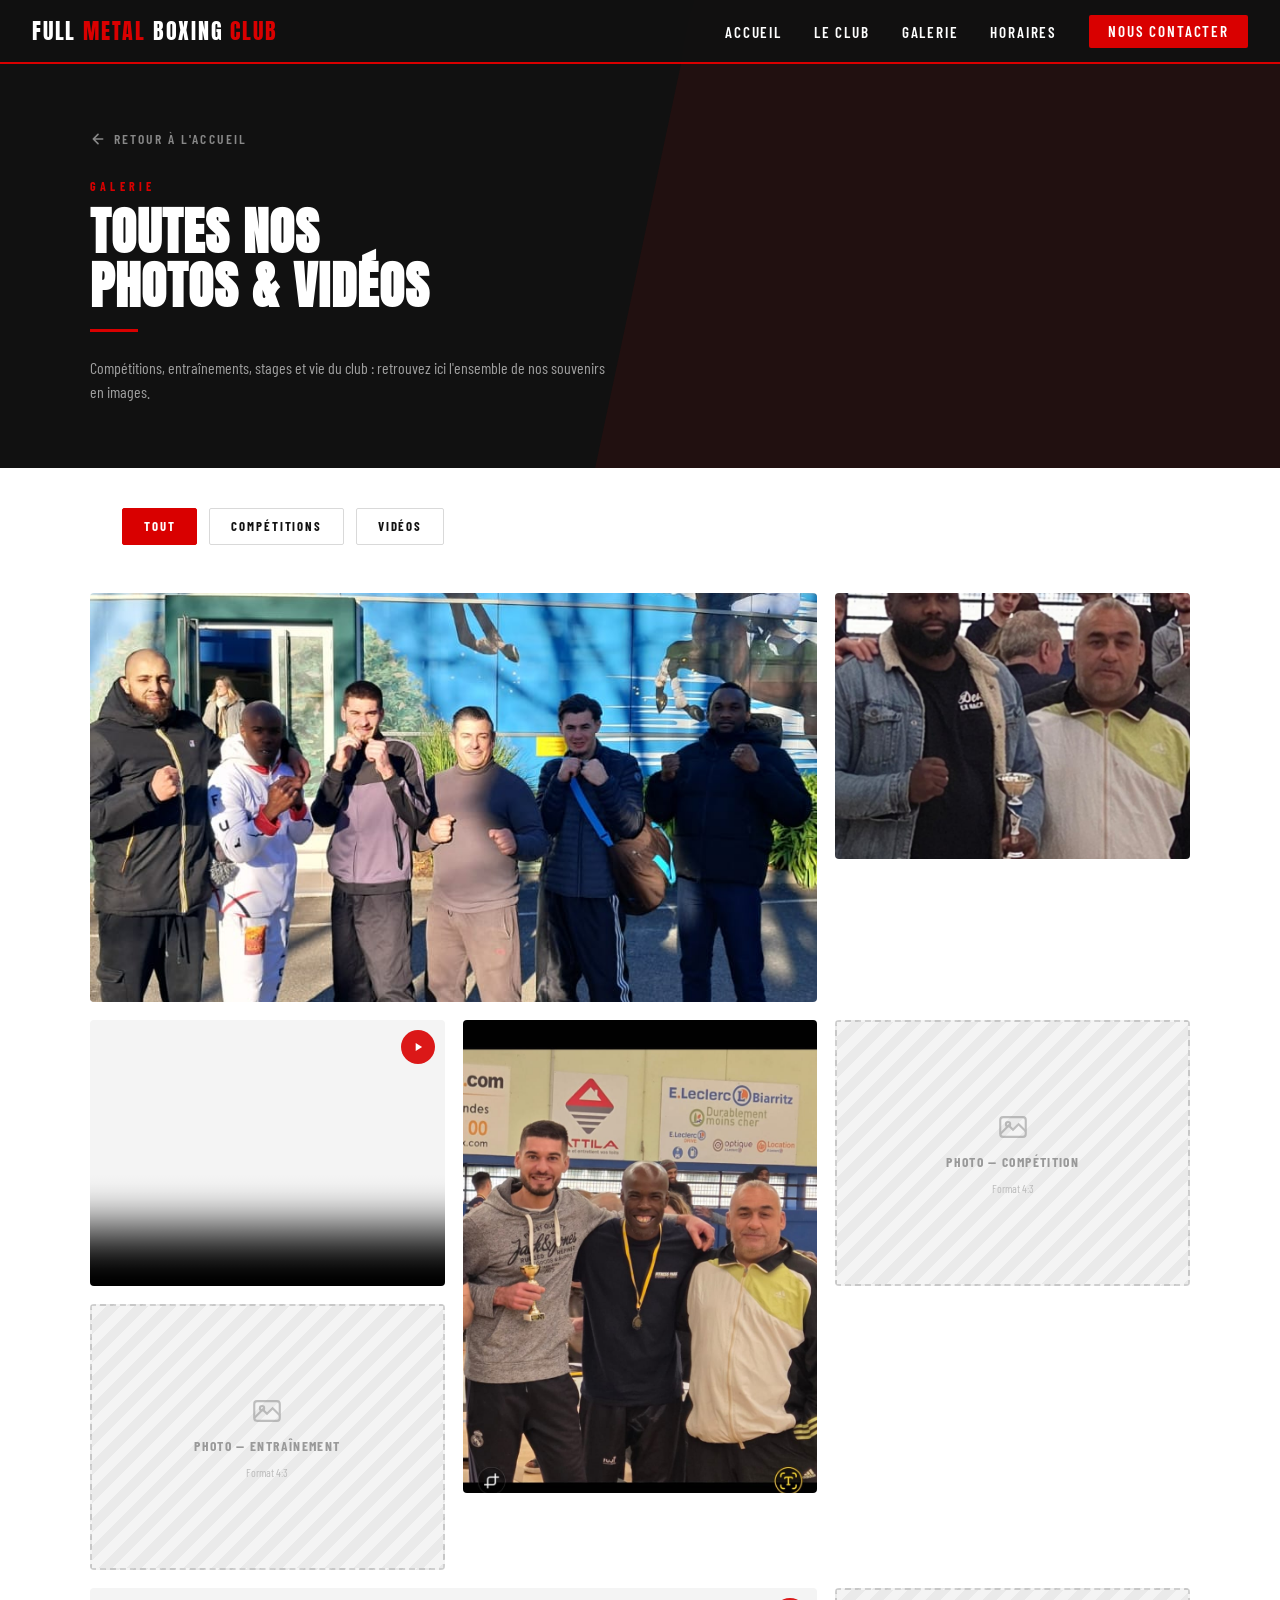
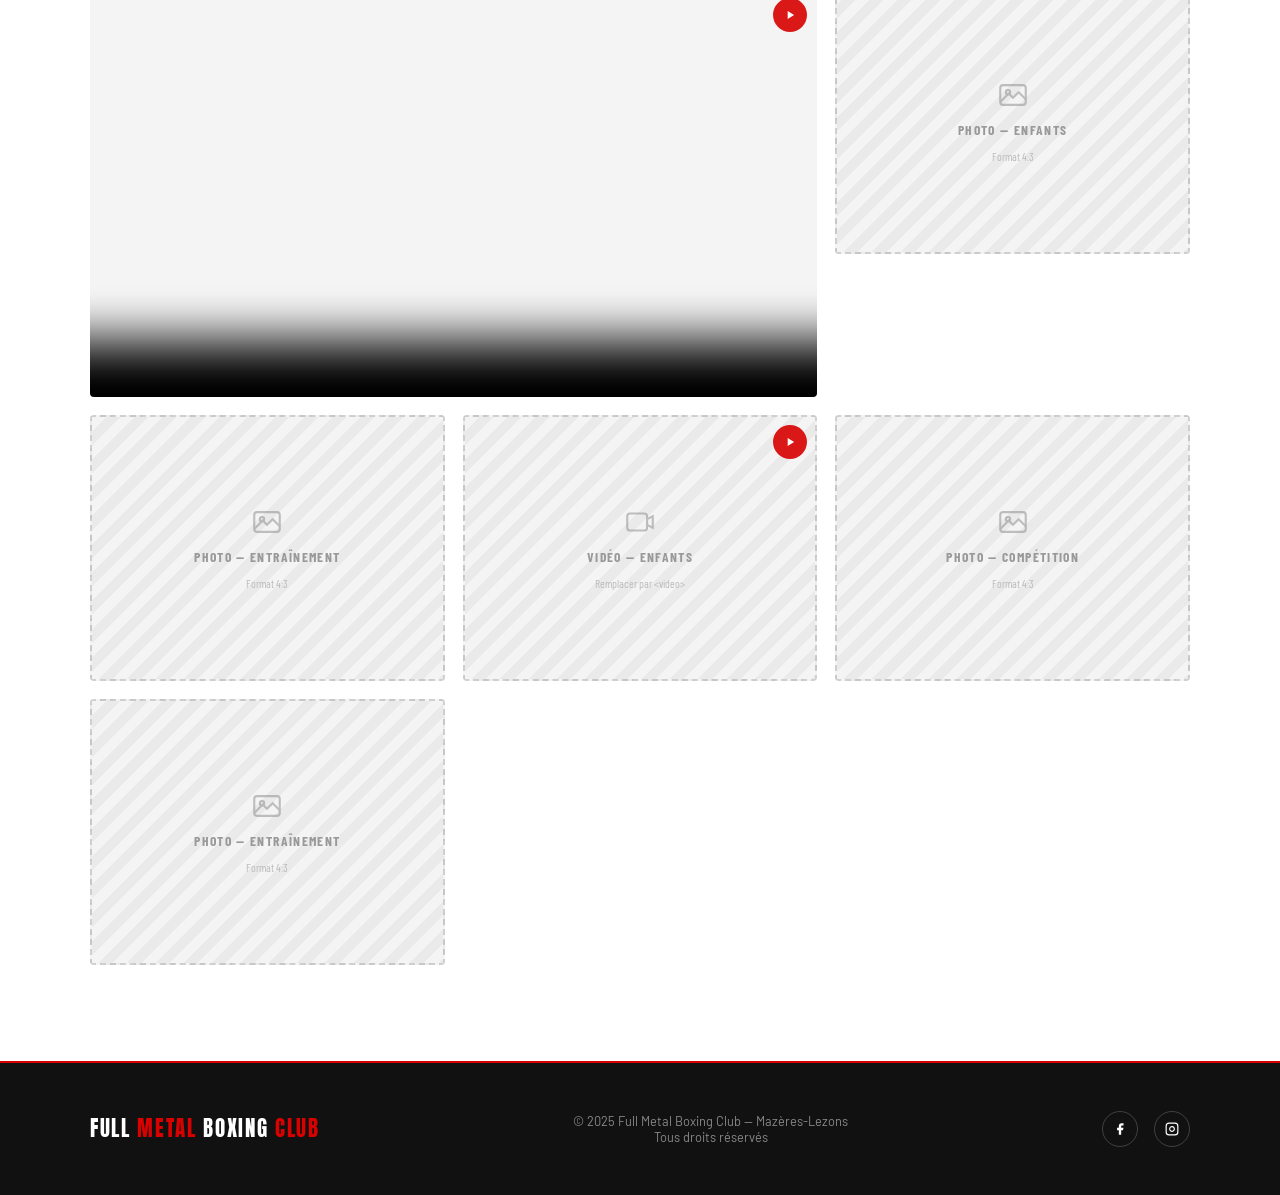
==== commit 0d2ed306: "ajout images et videos" ====
--- a/gallery.html
+++ b/gallery.html
@@ -74,7 +74,7 @@
 
   <!-- 1 -->
   <div class="media-item wide" data-category="competition">
-    <img src="images/9.jpeg" alt="Compétition régionale">
+    <img src="images/12.jpeg" alt="Compétition régionale">
     <div class="media-caption">Compétition régionale</div>
   </div>
 
@@ -99,7 +99,7 @@
 
     <!-- 4 -->
     <div class="media-item tall" data-category="enfants">
-       <img src="images/12.jpeg" alt="Séance du soir">
+       <img src="images/9.jpeg" alt="Séance du soir">
 
      
       <div class="media-caption">Cours jeunes — dès 7 ans</div>
@@ -130,11 +130,8 @@
       <div class="video-badge">
         <svg viewBox="0 0 24 24"><path d="M8 5v14l11-7z"/></svg>
       </div>
-      <div class="media-placeholder">
-        <svg viewBox="0 0 24 24" fill="none" stroke="currentColor" stroke-width="1.5"><rect x="3" y="6" width="14" height="12" rx="2"/><path d="M17 10l4-2v8l-4-2"/></svg>
-        <div class="ph-label">Vidéo — Compétition</div>
-        <div class="ph-hint">Emplacement large 16:9 — extrait de combat</div>
-      </div>
+          <video src="videos/2.mp4" controls muted playsinline poster="videos/1-apercu.jpg"></video>
+
       <div class="media-caption">Finale régionale</div>
     </div>
 
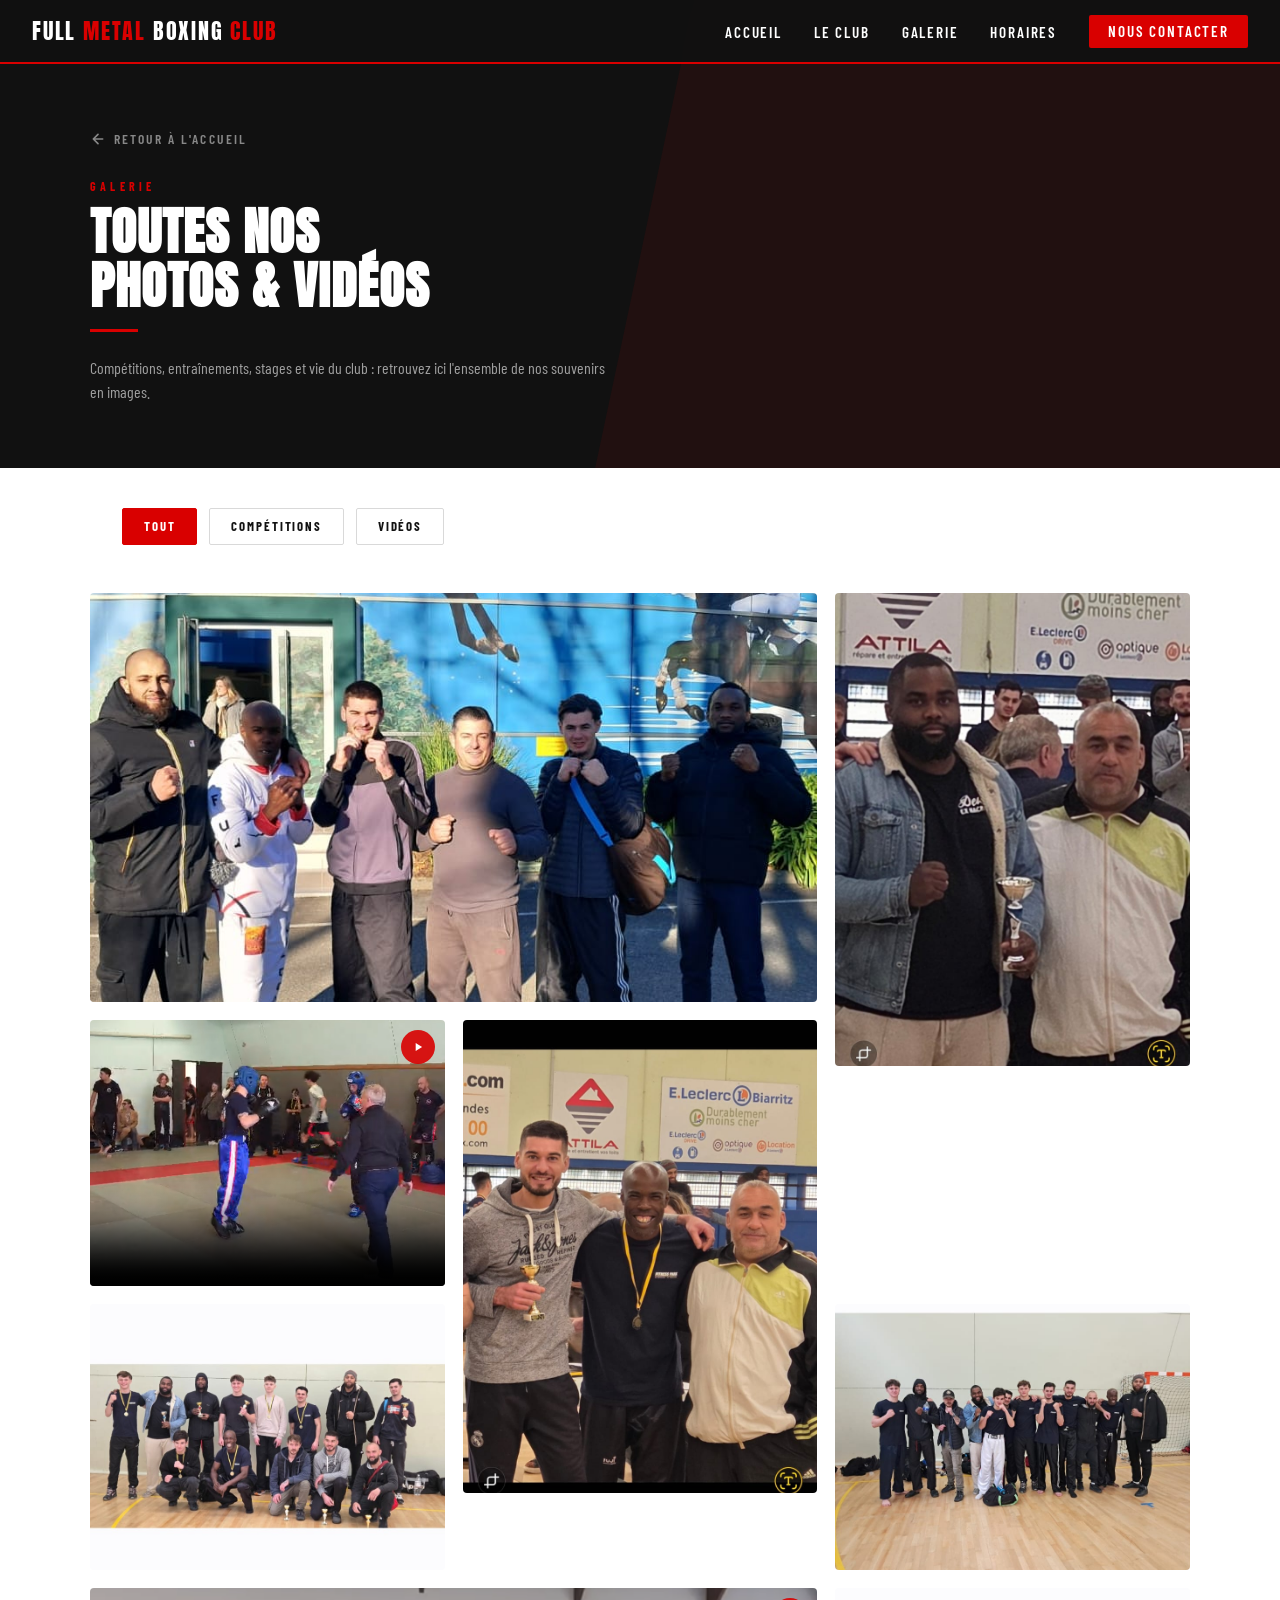
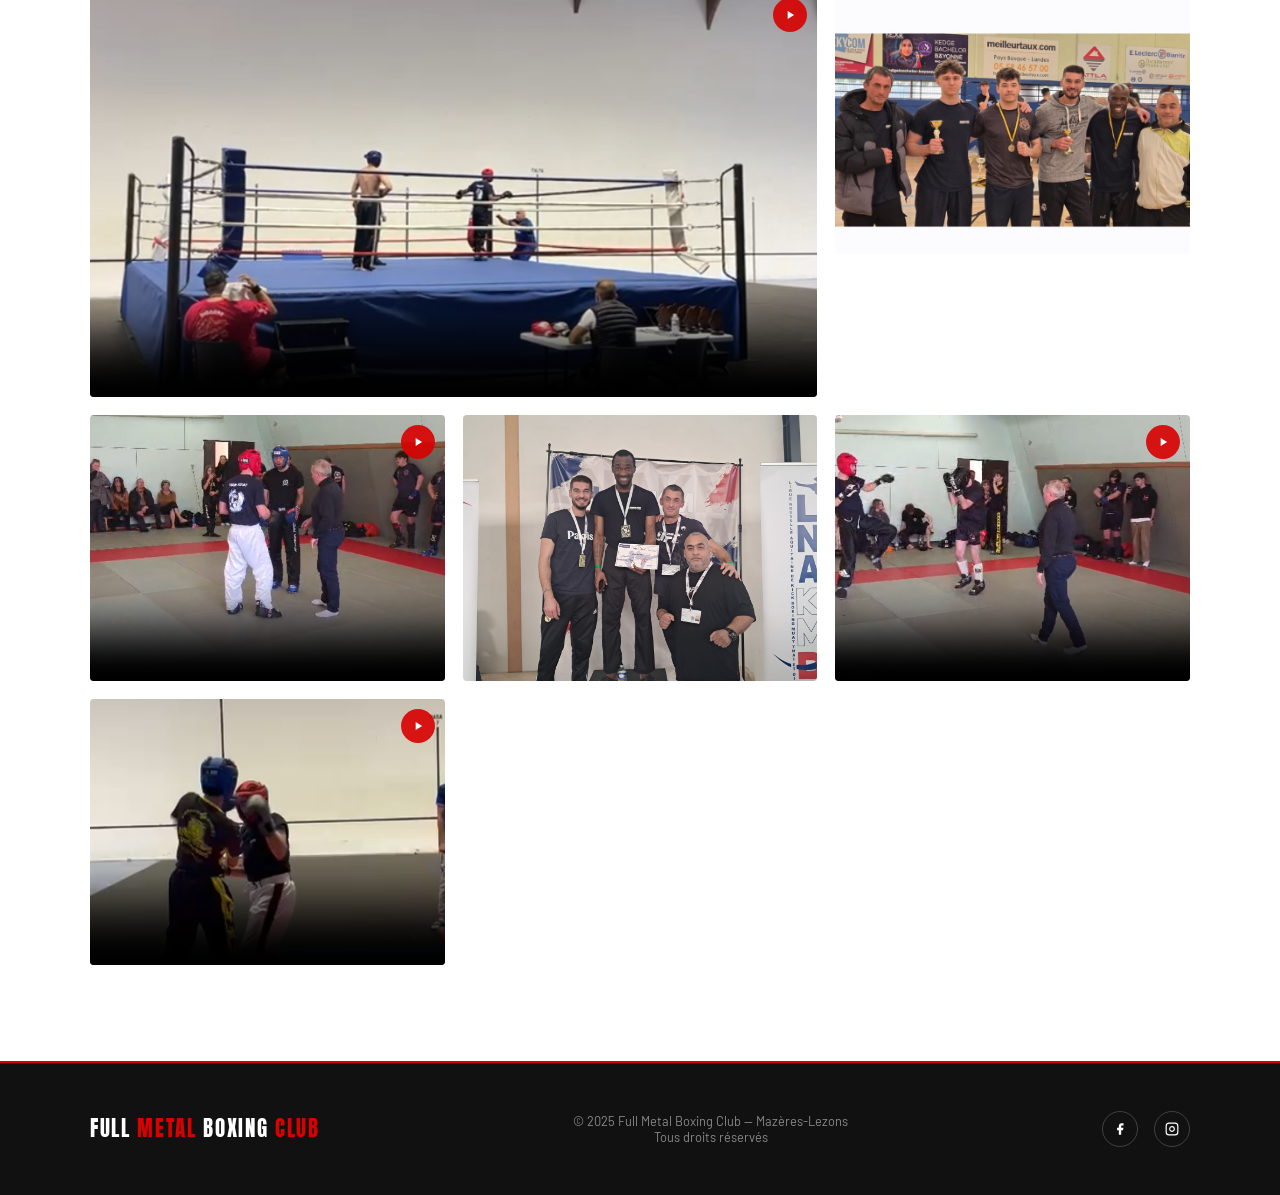
==== commit 0fd84d07: "ajout images" ====
--- a/gallery.html
+++ b/gallery.html
@@ -75,13 +75,13 @@
   <!-- 1 -->
   <div class="media-item wide" data-category="competition">
     <img src="images/12.jpeg" alt="Compétition régionale">
-    <div class="media-caption">Compétition régionale</div>
+    <div class="media-caption"></div>
   </div>
 
   <!-- 2 -->
-  <div class="media-item" data-category="entrainement">
+  <div class="media-item tall" data-category="entrainement">
     <img src="images/11.jpeg" alt="Séance du soir">
-    <div class="media-caption">Séance du soir</div>
+    <div class="media-caption"></div>
   </div>
 
     <!-- 3 -->
@@ -92,9 +92,9 @@
     </div>
     
     <!-- ✅ On supprime le placeholder et on met la vidéo directement -->
-    <video src="videos/1.mp4" controls muted playsinline poster="videos/1-apercu.jpg"></video>
+    <video src="videos/1.mp4" controls muted playsinline poster="images/poster1.png"></video>
     
-    <div class="media-caption">Travail technique</div>
+    <div class="media-caption"></div>
   </div>
 
     <!-- 4 -->
@@ -102,92 +102,72 @@
        <img src="images/9.jpeg" alt="Séance du soir">
 
      
-      <div class="media-caption">Cours jeunes — dès 7 ans</div>
+      <div class="media-caption"></div>
     </div>
 
     <!-- 5 -->
-    <div class="media-item" data-category="competition">
-      <div class="media-placeholder">
-        <svg viewBox="0 0 24 24" fill="none" stroke="currentColor" stroke-width="1.5"><rect x="3" y="5" width="18" height="14" rx="2"/><circle cx="8.5" cy="10" r="1.5"/><path d="M21 15l-5-5-4 4-3-3-6 6"/></svg>
-        <div class="ph-label">Photo — Compétition</div>
-        <div class="ph-hint">Format 4:3</div>
-      </div>
-      <div class="media-caption">Remise des médailles</div>
+    <div class="media-item" data-category="enfants">
+       <img src="images/14.jpeg" alt="Séance du soir">
+      <div class="media-caption"></div>
     </div>
 
     <!-- 6 -->
-    <div class="media-item" data-category="entrainement">
-      <div class="media-placeholder">
-        <svg viewBox="0 0 24 24" fill="none" stroke="currentColor" stroke-width="1.5"><rect x="3" y="5" width="18" height="14" rx="2"/><circle cx="8.5" cy="10" r="1.5"/><path d="M21 15l-5-5-4 4-3-3-6 6"/></svg>
-        <div class="ph-label">Photo — Entraînement</div>
-        <div class="ph-hint">Format 4:3</div>
-      </div>
-      <div class="media-caption">Travail au sac</div>
+    <div class="media-item" data-category="enfants">
+       <img src="images/15.jpeg" alt="Séance du soir">
+      <div class="media-caption"></div>
     </div>
 
     <!-- 7 -->
-    <div class="media-item wide" data-category="video competition">
-      <div class="video-badge">
-        <svg viewBox="0 0 24 24"><path d="M8 5v14l11-7z"/></svg>
-      </div>
-          <video src="videos/2.mp4" controls muted playsinline poster="videos/1-apercu.jpg"></video>
-
-      <div class="media-caption">Finale régionale</div>
-    </div>
-
+     <div class="media-item wide" data-category="video competition">
+      <div class="video-badge">
+        <svg viewBox="0 0 24 24"><path d="M8 5v14l11-7z"/></svg>
+      </div>
+          <video src="videos/5.mp4" controls muted playsinline poster="images/poster4.png"></video>
+
+      <div class="media-caption"></div>
+    </div>
     <!-- 8 -->
     <div class="media-item" data-category="enfants">
-      <div class="media-placeholder">
-        <svg viewBox="0 0 24 24" fill="none" stroke="currentColor" stroke-width="1.5"><rect x="3" y="5" width="18" height="14" rx="2"/><circle cx="8.5" cy="10" r="1.5"/><path d="M21 15l-5-5-4 4-3-3-6 6"/></svg>
-        <div class="ph-label">Photo — Enfants</div>
-        <div class="ph-hint">Format 4:3</div>
-      </div>
-      <div class="media-caption">Initiation Full Contact</div>
+       <img src="images/16.jpeg" alt="Séance du soir">
+      <div class="media-caption"></div>
     </div>
 
     <!-- 9 -->
-    <div class="media-item" data-category="entrainement">
-      <div class="media-placeholder">
-        <svg viewBox="0 0 24 24" fill="none" stroke="currentColor" stroke-width="1.5"><rect x="3" y="5" width="18" height="14" rx="2"/><circle cx="8.5" cy="10" r="1.5"/><path d="M21 15l-5-5-4 4-3-3-6 6"/></svg>
-        <div class="ph-label">Photo — Entraînement</div>
-        <div class="ph-hint">Format 4:3</div>
-      </div>
-      <div class="media-caption">Cours adultes</div>
+   <div class="media-item" data-category="video competition">
+      <div class="video-badge">
+        <svg viewBox="0 0 24 24"><path d="M8 5v14l11-7z"/></svg>
+      </div>
+          <video src="videos/3.mp4" controls muted playsinline poster="images/poster3.png"></video>
+
+      <div class="media-caption"></div>
     </div>
 
     <!-- 10 -->
-    <div class="media-item" data-category="video enfants">
-      <div class="video-badge">
-        <svg viewBox="0 0 24 24"><path d="M8 5v14l11-7z"/></svg>
-      </div>
-      <div class="media-placeholder">
-        <svg viewBox="0 0 24 24" fill="none" stroke="currentColor" stroke-width="1.5"><rect x="3" y="6" width="14" height="12" rx="2"/><path d="M17 10l4-2v8l-4-2"/></svg>
-        <div class="ph-label">Vidéo — Enfants</div>
-        <div class="ph-hint">Remplacer par &lt;video&gt;</div>
-      </div>
-      <div class="media-caption">Cours du mercredi</div>
+    <div class="media-item" data-category="enfants">
+       <img src="images/13.jpeg" alt="Séance du soir">
+      <div class="media-caption"></div>
     </div>
 
     <!-- 11 -->
-    <div class="media-item" data-category="competition">
-      <div class="media-placeholder">
-        <svg viewBox="0 0 24 24" fill="none" stroke="currentColor" stroke-width="1.5"><rect x="3" y="5" width="18" height="14" rx="2"/><circle cx="8.5" cy="10" r="1.5"/><path d="M21 15l-5-5-4 4-3-3-6 6"/></svg>
-        <div class="ph-label">Photo — Compétition</div>
-        <div class="ph-hint">Format 4:3</div>
-      </div>
-      <div class="media-caption">Équipe au complet</div>
+
+       <div class="media-item " data-category="video competition">
+      <div class="video-badge">
+        <svg viewBox="0 0 24 24"><path d="M8 5v14l11-7z"/></svg>
+      </div>
+          <video src="videos/2.mp4" controls muted playsinline poster="images/poster2.png"></video>
+
+      <div class="media-caption"></div>
     </div>
 
     <!-- 12 -->
-    <div class="media-item" data-category="entrainement">
-      <div class="media-placeholder">
-        <svg viewBox="0 0 24 24" fill="none" stroke="currentColor" stroke-width="1.5"><rect x="3" y="5" width="18" height="14" rx="2"/><circle cx="8.5" cy="10" r="1.5"/><path d="M21 15l-5-5-4 4-3-3-6 6"/></svg>
-        <div class="ph-label">Photo — Entraînement</div>
-        <div class="ph-hint">Format 4:3</div>
-      </div>
-      <div class="media-caption">Sparring</div>
-    </div>
-
+       <div class="media-item " data-category="video competition">
+      <div class="video-badge">
+        <svg viewBox="0 0 24 24"><path d="M8 5v14l11-7z"/></svg>
+      </div>
+          <video src="videos/6.mp4" controls muted playsinline poster="images/poster5.png"></video>
+
+      <div class="media-caption"></div>
+    </div>
   </div>
 </section>
 
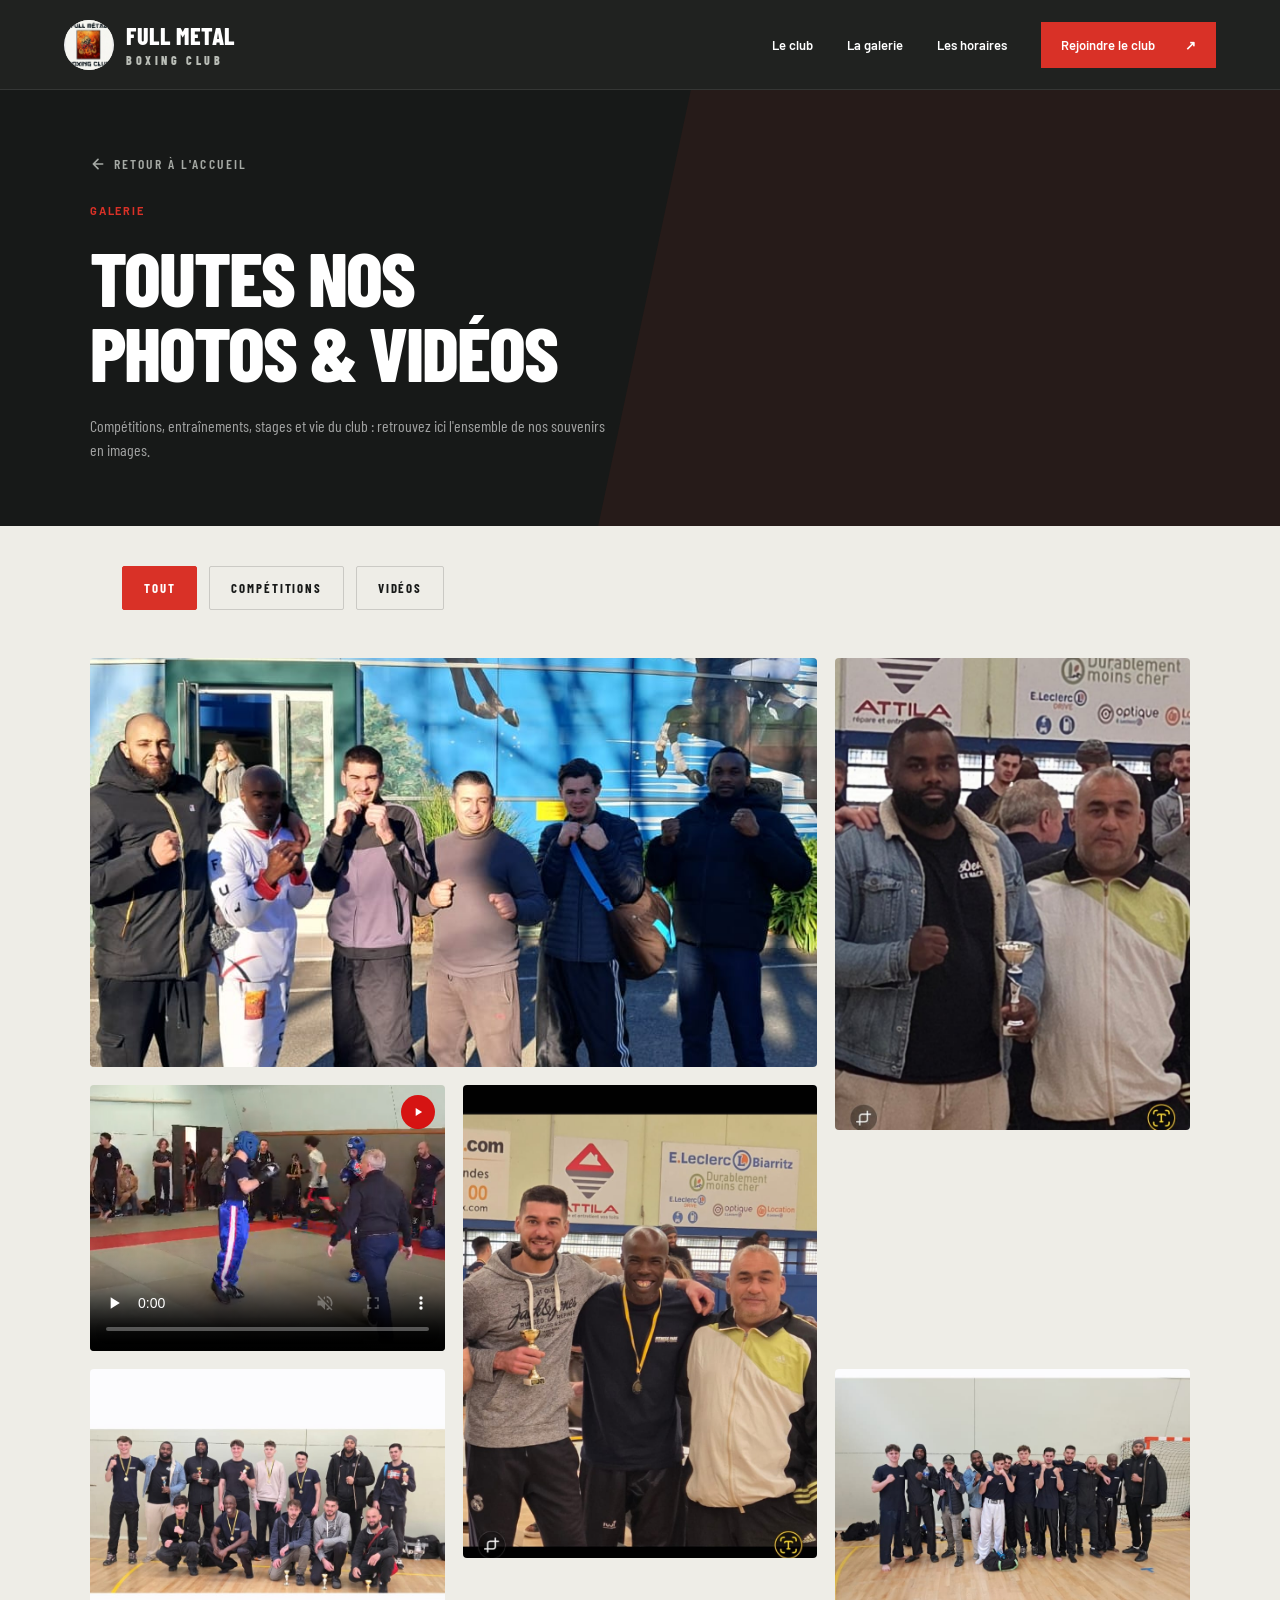
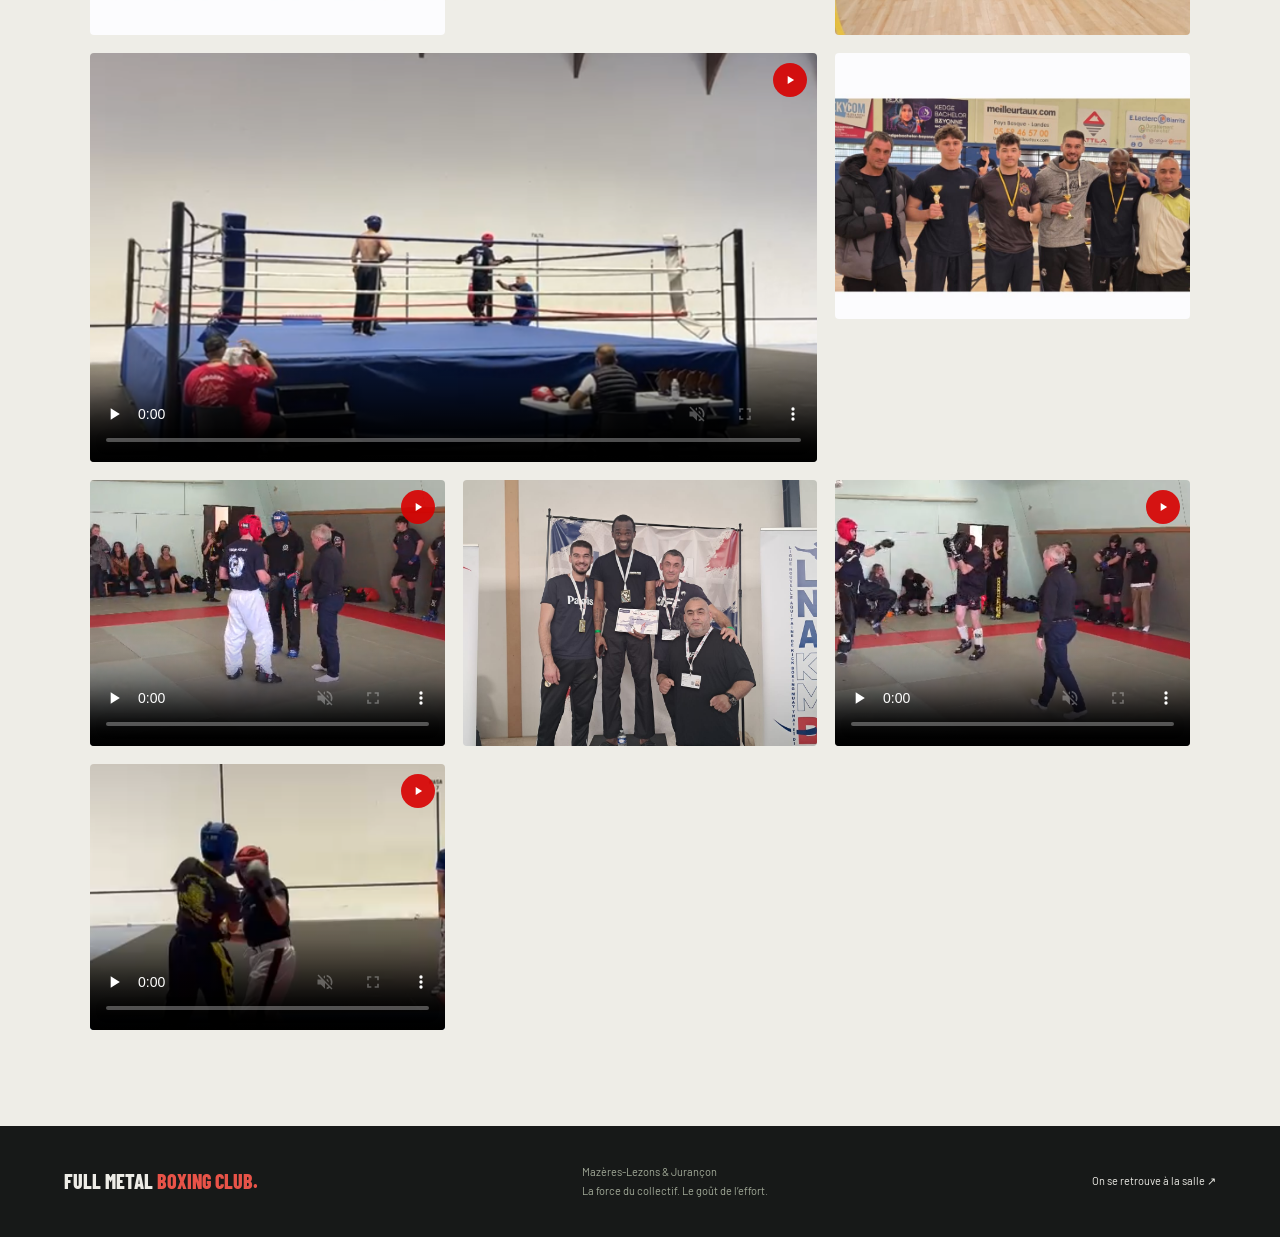
==== commit 83b25e40: "nouveau visuel" ====
--- a/gallery.html
+++ b/gallery.html
@@ -7,31 +7,17 @@
   <link href="https://fonts.googleapis.com/css2?family=Anton&family=Barlow+Condensed:wght@400;600;700&family=Barlow:wght@400;500&display=swap" rel="stylesheet" />
   <link href="site.css" rel="stylesheet" />
 </head>
-<body>
+<body class="gallery-page">
+<a class="skip-link" href="#main">Aller au contenu</a>
 
 <!-- ── NAVIGATION ──────────────────────────────────────────── -->
-<nav>
-  <div class="nav-logo">FULL <span>METAL</span> BOXING <span>CLUB</span></div>
-  <ul class="nav-links">
-    <li><a href="index.html#accueil">Accueil</a></li>
-    <li><a href="index.html#about">Le Club</a></li>
-    <li><a href="gallery.html">Galerie</a></li>
-    <li><a href="index.html#horaires">Horaires</a></li>
-    <li><a href="index.html#contact" class="nav-cta">Nous Contacter</a></li>
-  </ul>
-  <button class="hamburger" aria-label="Menu" onclick="toggleMenu()">
-    <span></span><span></span><span></span>
-  </button>
+<nav aria-label="Navigation principale">
+  <a class="nav-logo" href="index.html" aria-label="Full Metal Boxing Club, accueil"><img loading="lazy" src="images/logo.png" alt=""><span>FULL METAL<small>BOXING CLUB</small></span></a>
+  <ul class="nav-links"><li><a href="index.html#about">Le club</a></li><li><a href="gallery.html">La galerie</a></li><li><a href="index.html#horaires">Les horaires</a></li><li><a href="index.html#contact" class="nav-cta">Rejoindre le club <span aria-hidden="true">↗</span></a></li></ul>
+  <button class="hamburger" aria-label="Ouvrir le menu" aria-expanded="false" aria-controls="mobileMenu"><span></span><span></span></button>
 </nav>
-
-<div class="mobile-menu" id="mobileMenu">
-  <a href="index.html#accueil" onclick="closeMenu()">Accueil</a>
-  <a href="index.html#about" onclick="closeMenu()">Le Club</a>
-  <a href="gallery.html" onclick="closeMenu()">Galerie</a>
-  <a href="index.html#horaires" onclick="closeMenu()">Horaires</a>
-  <a href="index.html#contact" onclick="closeMenu()">Nous Contacter</a>
-</div>
-
+<div class="mobile-menu" id="mobileMenu"><a href="index.html#about">Le club</a><a href="gallery.html">La galerie</a><a href="index.html#horaires">Les horaires</a><a href="index.html#contact">Rejoindre le club ↗</a></div>
+<main id="main">
 <!-- ── EN-TÊTE GALERIE ─────────────────────────────────────── -->
 <header class="gallery-page-header">
   <div class="gallery-page-header-inner">
@@ -48,19 +34,19 @@
 
 <!-- ── FILTRES ─────────────────────────────────────────────── -->
 <div class="filter-tabs" id="filterTabs">
-  <button class="filter-btn active" data-filter="all">Tout</button>
-  <button class="filter-btn" data-filter="competition">Compétitions</button>
-  <button class="filter-btn" data-filter="video">Vidéos</button>
+  <button class="filter-btn active" aria-pressed="true" data-filter="all">Tout</button>
+  <button class="filter-btn" aria-pressed="false" data-filter="competition">Compétitions</button>
+  <button class="filter-btn" aria-pressed="false" data-filter="video">Vidéos</button>
 </div>
 
 <!-- ── GRILLE MÉDIA ────────────────────────────────────────────
      Chaque bloc ci-dessous est un EMPLACEMENT PRÊT À L'EMPLOI.
 
      ▸ Pour une PHOTO : supprimez le <div class="media-placeholder">…</div>
-       et mettez à la place : <img src="chemin/vers/photo.jpg" alt="...">
+       et mettez à la place : <img loading="lazy" src="chemin/vers/photo.jpg" alt="...">
 
      ▸ Pour une VIDÉO : supprimez le placeholder et mettez à la place :
-       <video src="chemin/vers/video.mp4" controls muted playsinline poster="chemin/vers/apercu.jpg"></video>
+       <video preload="none" src="chemin/vers/video.mp4" controls muted playsinline poster="chemin/vers/apercu.jpg"></video>
        (gardez le <div class="video-badge"> si vous voulez garder le pictogramme ▶)
 
      ▸ data-category détermine dans quel(s) filtre(s) l'élément apparaît :
@@ -74,13 +60,13 @@
 
   <!-- 1 -->
   <div class="media-item wide" data-category="competition">
-    <img src="images/12.jpeg" alt="Compétition régionale">
+    <img loading="lazy" src="images/12.jpeg" alt="Compétition régionale">
     <div class="media-caption"></div>
   </div>
 
   <!-- 2 -->
   <div class="media-item tall" data-category="entrainement">
-    <img src="images/11.jpeg" alt="Séance du soir">
+    <img loading="lazy" src="images/11.jpeg" alt="Séance du soir">
     <div class="media-caption"></div>
   </div>
 
@@ -92,14 +78,14 @@
     </div>
     
     <!-- ✅ On supprime le placeholder et on met la vidéo directement -->
-    <video src="videos/1.mp4" controls muted playsinline poster="images/poster1.png"></video>
+    <video preload="none" src="videos/1.mp4" controls muted playsinline poster="images/poster1.png"></video>
     
     <div class="media-caption"></div>
   </div>
 
     <!-- 4 -->
     <div class="media-item tall" data-category="enfants">
-       <img src="images/9.jpeg" alt="Séance du soir">
+       <img loading="lazy" src="images/9.jpeg" alt="Séance du soir">
 
      
       <div class="media-caption"></div>
@@ -107,13 +93,13 @@
 
     <!-- 5 -->
     <div class="media-item" data-category="enfants">
-       <img src="images/14.jpeg" alt="Séance du soir">
+       <img loading="lazy" src="images/14.jpeg" alt="Séance du soir">
       <div class="media-caption"></div>
     </div>
 
     <!-- 6 -->
     <div class="media-item" data-category="enfants">
-       <img src="images/15.jpeg" alt="Séance du soir">
+       <img loading="lazy" src="images/15.jpeg" alt="Séance du soir">
       <div class="media-caption"></div>
     </div>
 
@@ -122,13 +108,13 @@
       <div class="video-badge">
         <svg viewBox="0 0 24 24"><path d="M8 5v14l11-7z"/></svg>
       </div>
-          <video src="videos/5.mp4" controls muted playsinline poster="images/poster4.png"></video>
+          <video preload="none" src="videos/5.mp4" controls muted playsinline poster="images/poster4.png"></video>
 
       <div class="media-caption"></div>
     </div>
     <!-- 8 -->
     <div class="media-item" data-category="enfants">
-       <img src="images/16.jpeg" alt="Séance du soir">
+       <img loading="lazy" src="images/16.jpeg" alt="Séance du soir">
       <div class="media-caption"></div>
     </div>
 
@@ -137,14 +123,14 @@
       <div class="video-badge">
         <svg viewBox="0 0 24 24"><path d="M8 5v14l11-7z"/></svg>
       </div>
-          <video src="videos/3.mp4" controls muted playsinline poster="images/poster3.png"></video>
+          <video preload="none" src="videos/3.mp4" controls muted playsinline poster="images/poster3.png"></video>
 
       <div class="media-caption"></div>
     </div>
 
     <!-- 10 -->
     <div class="media-item" data-category="enfants">
-       <img src="images/13.jpeg" alt="Séance du soir">
+       <img loading="lazy" src="images/13.jpeg" alt="Séance du soir">
       <div class="media-caption"></div>
     </div>
 
@@ -154,7 +140,7 @@
       <div class="video-badge">
         <svg viewBox="0 0 24 24"><path d="M8 5v14l11-7z"/></svg>
       </div>
-          <video src="videos/2.mp4" controls muted playsinline poster="images/poster2.png"></video>
+          <video preload="none" src="videos/2.mp4" controls muted playsinline poster="images/poster2.png"></video>
 
       <div class="media-caption"></div>
     </div>
@@ -164,7 +150,7 @@
       <div class="video-badge">
         <svg viewBox="0 0 24 24"><path d="M8 5v14l11-7z"/></svg>
       </div>
-          <video src="videos/6.mp4" controls muted playsinline poster="images/poster5.png"></video>
+          <video preload="none" src="videos/6.mp4" controls muted playsinline poster="images/poster5.png"></video>
 
       <div class="media-caption"></div>
     </div>
@@ -172,50 +158,26 @@
 </section>
 
 <!-- ── FOOTER ──────────────────────────────────────────────── -->
-<footer>
-  <div class="footer-inner">
-    <div class="footer-logo">FULL <span>METAL</span> BOXING <span>CLUB</span></div>
-    <div class="footer-copy">© 2025 Full Metal Boxing Club — Mazères-Lezons<br>Tous droits réservés</div>
-    <div class="footer-social">
-      <a href="#" class="social-link" aria-label="Facebook">
-        <svg width="14" height="14" viewBox="0 0 24 24" fill="currentColor"><path d="M18 2h-3a5 5 0 0 0-5 5v3H7v4h3v8h4v-8h3l1-4h-4V7a1 1 0 0 1 1-1h3z"/></svg>
-      </a>
-      <a href="#" class="social-link" aria-label="Instagram">
-        <svg width="14" height="14" viewBox="0 0 24 24" fill="none" stroke="currentColor" stroke-width="2"><rect x="2" y="2" width="20" height="20" rx="5" ry="5"/><path d="M16 11.37A4 4 0 1 1 12.63 8 4 4 0 0 1 16 11.37z"/><line x1="17.5" y1="6.5" x2="17.51" y2="6.5"/></svg>
-      </a>
-    </div>
-  </div>
-</footer>
-
+</main>
+<footer><div class="footer-inner"><a class="footer-logo" href="index.html">FULL METAL <span>BOXING CLUB.</span></a><p>Mazères-Lezons & Jurançon<br>La force du collectif. Le goût de l’effort.</p><a href="index.html#contact">On se retrouve à la salle ↗</a></div></footer>
+<script src="site.js"></script>
 <script>
-  function toggleMenu() {
-    document.getElementById('mobileMenu').classList.toggle('open');
-  }
-  function closeMenu() {
-    document.getElementById('mobileMenu').classList.remove('open');
-  }
-  document.addEventListener('click', function(e) {
-    const menu = document.getElementById('mobileMenu');
-    const ham = document.querySelector('.hamburger');
-    if (menu.classList.contains('open') && !menu.contains(e.target) && !ham.contains(e.target)) {
-      menu.classList.remove('open');
-    }
-  });
-
   // ── Filtres de la galerie ──────────────────────────────
   const filterButtons = document.querySelectorAll('.filter-btn');
   const mediaItems = document.querySelectorAll('.media-item');
 
   filterButtons.forEach(btn => {
     btn.addEventListener('click', () => {
-      filterButtons.forEach(b => b.classList.remove('active'));
+      filterButtons.forEach(b => { b.classList.remove('active'); b.setAttribute('aria-pressed', 'false'); });
+      btn.setAttribute('aria-pressed', 'true');
       btn.classList.add('active');
       const filter = btn.dataset.filter;
 
       mediaItems.forEach(item => {
         const cats = item.dataset.category.split(' ');
         const show = filter === 'all' || cats.includes(filter);
-        item.style.display = show ? '' : 'none';
+        item.hidden = !show;
+        if (!show) item.querySelectorAll('video').forEach(video => video.pause());
       });
     });
   });
--- a/site.css
+++ b/site.css
@@ -1,748 +1,130 @@
-*, *::before, *::after { box-sizing: border-box; margin: 0; padding: 0; }
-
-    :root {
-      --red:    #D90000;
-      --black:  #111111;
-      --white:  #FFFFFF;
-      --offwhite: #F4F4F4;
-      --gray:   #888888;
-      --red-dark: #A30000;
-    }
-
-    html { scroll-behavior: smooth; }
-
-    body {
-      font-family: 'Barlow', sans-serif;
-      background: var(--white);
-      color: var(--black);
-      overflow-x: hidden;
-    }
-
-    /* ── NAV ─────────────────────────────────────────── */
-    nav {
-      position: fixed; top: 0; left: 0; width: 100%; z-index: 100;
-      background: rgba(17,17,17,0.96);
-      backdrop-filter: blur(6px);
-      display: flex; align-items: center; justify-content: space-between;
-      padding: 0 2rem;
-      height: 64px;
-      border-bottom: 2px solid var(--red);
-    }
-
-    .nav-logo {
-      font-family: 'Anton', sans-serif;
-      font-size: 1.4rem;
-      letter-spacing: 0.08em;
-      color: var(--white);
-      line-height: 1;
-    }
-    .nav-logo span { color: var(--red); }
-
-    .nav-links {
-      display: flex; gap: 2rem; list-style: none;
-    }
-    .nav-links a {
-      font-family: 'Barlow Condensed', sans-serif;
-      font-weight: 600;
-      font-size: 0.95rem;
-      letter-spacing: 0.12em;
-      text-transform: uppercase;
-      color: var(--white);
-      text-decoration: none;
-      transition: color .2s;
-    }
-    .nav-links a:hover { color: var(--red); }
-
-    .nav-cta {
-      background: var(--red);
-      color: var(--white) !important;
-      padding: 0.45rem 1.2rem;
-      border-radius: 2px;
-    }
-    .nav-cta:hover { background: var(--red-dark); color: var(--white) !important; }
-
-    .hamburger {
-      display: none; flex-direction: column; gap: 5px; cursor: pointer;
-      background: none; border: none; padding: 4px;
-    }
-    .hamburger span {
-      display: block; width: 26px; height: 2px; background: var(--white);
-      transition: all .3s;
-    }
-
-    .mobile-menu {
-      display: none; flex-direction: column;
-      background: var(--black);
-      position: fixed; top: 64px; left: 0; width: 100%;
-      padding: 1rem 0;
-      border-top: 2px solid var(--red);
-      z-index: 99;
-    }
-    .mobile-menu.open { display: flex; }
-    .mobile-menu a {
-      font-family: 'Barlow Condensed', sans-serif;
-      font-weight: 600;
-      font-size: 1.05rem;
-      letter-spacing: 0.12em;
-      text-transform: uppercase;
-      color: var(--white);
-      text-decoration: none;
-      padding: 0.85rem 2rem;
-      border-bottom: 1px solid rgba(255,255,255,0.07);
-      transition: background .2s, color .2s;
-    }
-    .mobile-menu a:hover { background: var(--red); }
-
-    /* ── HERO ─────────────────────────────────────────── */
-    #accueil {
-      min-height: 100vh;
-      background: var(--black);
-      display: flex; align-items: center; justify-content: center;
-      position: relative; overflow: hidden;
-      padding: 80px 2rem 2rem;
-    }
-
-    /* Diagonal red slash — signature design element */
-    #accueil::before {
-      content: '';
-      position: absolute;
-      top: -10%; right: -5%;
-      width: 55%; height: 130%;
-      background: var(--red);
-      transform: skewX(-12deg);
-      opacity: 0.08;
-      pointer-events: none;
-    }
-    #accueil::after {
-      content: '';
-      position: absolute;
-      top: -10%; right: 4%;
-      width: 4px; height: 130%;
-      background: var(--red);
-      transform: skewX(-12deg);
-      pointer-events: none;
-    }
-
-    .hero-inner {
-      display: flex; align-items: center; justify-content: space-between;
-      gap: 3rem; width: 100%; max-width: 1100px; margin: 0 auto;
-    }
-
-    .hero-text { flex: 1; }
-
-    .hero-eyebrow {
-      font-family: 'Barlow Condensed', sans-serif;
-      font-weight: 700;
-      font-size: 0.8rem;
-      letter-spacing: 0.3em;
-      text-transform: uppercase;
-      color: var(--red);
-      margin-bottom: 1rem;
-    }
-
-    .hero-title {
-      font-family: 'Anton', sans-serif;
-      font-size: clamp(3rem, 8vw, 6.5rem);
-      line-height: 0.95;
-      letter-spacing: 0.02em;
-      text-transform: uppercase;
-      color: var(--white);
-    }
-    .hero-title .line-red { color: var(--red); }
-    .hero-title .line-outline {
-      -webkit-text-stroke: 2px var(--white);
-      color: transparent;
-    }
-
-    .hero-sub {
-      margin-top: 1.5rem;
-      font-family: 'Barlow Condensed', sans-serif;
-      font-size: 1.1rem;
-      font-weight: 400;
-      color: rgba(255,255,255,0.6);
-      letter-spacing: 0.04em;
-      max-width: 380px;
-      line-height: 1.5;
-    }
-
-    .hero-actions {
-      margin-top: 2.5rem;
-      display: flex; gap: 1rem; flex-wrap: wrap;
-    }
-
-    .btn-primary {
-      font-family: 'Barlow Condensed', sans-serif;
-      font-weight: 700;
-      font-size: 0.9rem;
-      letter-spacing: 0.2em;
-      text-transform: uppercase;
-      background: var(--red);
-      color: var(--white);
-      padding: 0.85rem 2.2rem;
-      border: none; border-radius: 2px;
-      cursor: pointer; text-decoration: none;
-      transition: background .2s, transform .15s;
-      display: inline-block;
-    }
-    .btn-primary:hover { background: var(--red-dark); transform: translateY(-2px); }
-
-    .btn-secondary {
-      font-family: 'Barlow Condensed', sans-serif;
-      font-weight: 700;
-      font-size: 0.9rem;
-      letter-spacing: 0.2em;
-      text-transform: uppercase;
-      background: transparent;
-      color: var(--white);
-      padding: 0.85rem 2.2rem;
-      border: 1.5px solid rgba(255,255,255,0.3);
-      border-radius: 2px;
-      cursor: pointer; text-decoration: none;
-      transition: border-color .2s, color .2s;
-      display: inline-block;
-    }
-    .btn-secondary:hover { border-color: var(--white); }
-
-    /* Fighter SVG illustration */
-    .hero-fighter {
-      flex: 0 0 auto;
-      width: clamp(220px, 35vw, 380px);
-      display: flex; align-items: flex-end; justify-content: center;
-      position: relative;
-    }
-    .hero-fighter svg { width: 100%; height: auto; }
-
-    /* Stats bar */
-    .hero-stats {
-      margin-top: 3rem;
-      display: flex; gap: 2.5rem;
-    }
-    .stat-item { }
-    .stat-num {
-      font-family: 'Anton', sans-serif;
-      font-size: 2rem;
-      color: var(--white);
-      line-height: 1;
-    }
-    .stat-num span { color: var(--red); }
-    .stat-label {
-      font-family: 'Barlow Condensed', sans-serif;
-      font-size: 0.75rem;
-      letter-spacing: 0.2em;
-      text-transform: uppercase;
-      color: var(--gray);
-      margin-top: 2px;
-    }
-
-    /* ── SECTION SHARED ───────────────────────────────── */
-    section { scroll-margin-top: 64px; }
-
-    .section-label {
-      font-family: 'Barlow Condensed', sans-serif;
-      font-weight: 700;
-      font-size: 0.75rem;
-      letter-spacing: 0.35em;
-      text-transform: uppercase;
-      color: var(--red);
-      margin-bottom: 0.75rem;
-    }
-    .section-title {
-      font-family: 'Anton', sans-serif;
-      font-size: clamp(2rem, 5vw, 3.2rem);
-      letter-spacing: 0.02em;
-      text-transform: uppercase;
-      line-height: 1.05;
-    }
-    .section-divider {
-      width: 48px; height: 3px; background: var(--red);
-      margin: 1rem 0 1.5rem;
-    }
-
-    /* ── ABOUT ────────────────────────────────────────── */
-    #about {
-      padding: 6rem 2rem;
-      background: var(--white);
-    }
-    .about-inner {
-      max-width: 1100px; margin: 0 auto;
-      display: flex; align-items: center; gap: 5rem;
-    }
-    .about-visual {
-      flex: 0 0 auto;
-      width: clamp(220px, 32vw, 340px);
-      position: relative;
-    }
-    .about-card {
-      background: var(--black);
-      border-radius: 4px;
-      overflow: hidden;
-      position: relative;
-    }
-    .about-card::after {
-      content: '';
-      position: absolute; bottom: 0; left: 0;
-      width: 100%; height: 4px;
-      background: var(--red);
-    }
-    .about-card svg { display: block; width: 100%; }
-    .about-badge {
-      position: absolute; top: -18px; right: -18px;
-      width: 80px; height: 80px;
-      background: var(--red);
-      border-radius: 50%;
-      display: flex; align-items: center; justify-content: center;
-      flex-direction: column;
-      font-family: 'Anton', sans-serif;
-      line-height: 1;
-      color: var(--white);
-      font-size: 0.65rem;
-      letter-spacing: 0.05em;
-      text-align: center;
-      text-transform: uppercase;
-    }
-    .about-badge strong { font-size: 1.6rem; display: block; }
-
-    .about-text { flex: 1; }
-    .about-text p {
-      font-size: 1rem;
-      line-height: 1.7;
-      color: #444;
-      margin-bottom: 1rem;
-    }
-    .coach-name {
-      font-family: 'Anton', sans-serif;
-      font-size: 1.6rem;
-      letter-spacing: 0.05em;
-      color: var(--black);
-      margin-top: 2rem;
-    }
-    .coach-title {
-      font-family: 'Barlow Condensed', sans-serif;
-      font-size: 0.85rem;
-      font-weight: 600;
-      letter-spacing: 0.2em;
-      text-transform: uppercase;
-      color: var(--red);
-      margin-top: 2px;
-    }
-
-    /* disciplines tags */
-    .tags { display: flex; flex-wrap: wrap; gap: 0.5rem; margin-top: 1.5rem; }
-    .tag {
-      font-family: 'Barlow Condensed', sans-serif;
-      font-size: 0.8rem;
-      font-weight: 700;
-      letter-spacing: 0.15em;
-      text-transform: uppercase;
-      padding: 0.35rem 0.9rem;
-      border: 1.5px solid var(--black);
-      border-radius: 2px;
-      color: var(--black);
-    }
-    .tag.red { background: var(--red); border-color: var(--red); color: var(--white); }
-
-    /* ── GALLERY ──────────────────────────────────────── */
-    #galerie {
-      padding: 6rem 2rem;
-      background: var(--offwhite);
-    }
-    .gallery-header { max-width: 1100px; margin: 0 auto 3rem; }
-
-    .gallery-grid {
-      max-width: 1100px; margin: 0 auto;
-      display: grid;
-      grid-template-columns: repeat(3, 1fr);
-      grid-template-rows: auto auto;
-      gap: 16px;
-    }
-    .gallery-item {
-      background: var(--black);
-      border-radius: 4px;
-      overflow: hidden;
-      position: relative;
-      aspect-ratio: 4/3;
-    }
-    .gallery-item:first-child {
-      grid-column: 1 / 3;
-      aspect-ratio: 16/9;
-    }
-    .gallery-item svg { width: 100%; height: 100%; display: block; }
-    .gallery-caption {
-      position: absolute; bottom: 0; left: 0; right: 0;
-      background: linear-gradient(transparent, rgba(0,0,0,0.85));
-      padding: 2rem 1.2rem 1rem;
-      font-family: 'Barlow Condensed', sans-serif;
-      font-weight: 600;
-      font-size: 0.9rem;
-      letter-spacing: 0.1em;
-      text-transform: uppercase;
-      color: var(--white);
-    }
-    .gallery-item::before {
-      content: ''; position: absolute; inset: 0;
-      opacity: 0; background: var(--red);
-      transition: opacity .25s; z-index: 1;
-    }
-    .gallery-item:hover::before { opacity: 0.12; }
-
-    /* ── SCHEDULE ─────────────────────────────────────── */
-    #horaires {
-      padding: 6rem 2rem;
-      background: var(--black);
-      position: relative; overflow: hidden;
-    }
-    #horaires::before {
-      content: '';
-      position: absolute; bottom: -80px; right: -80px;
-      width: 400px; height: 400px;
-      border: 60px solid rgba(217,0,0,0.06);
-      border-radius: 50%;
-      pointer-events: none;
-    }
-
-    .schedule-header { max-width: 1100px; margin: 0 auto 3rem; }
-    .schedule-header .section-title { color: var(--white); }
-
-    .schedule-grid {
-      max-width: 1100px; margin: 0 auto;
-      display: grid;
-      grid-template-columns: repeat(auto-fit, minmax(300px, 1fr));
-      gap: 20px;
-    }
-
-    .day-card {
-      background: rgba(255,255,255,0.04);
-      border: 1px solid rgba(255,255,255,0.08);
-      border-top: 3px solid var(--red);
-      border-radius: 4px;
-      padding: 1.5rem;
-      transition: background .2s;
-    }
-    .day-card:hover { background: rgba(255,255,255,0.07); }
-
-    .day-name {
-      font-family: 'Anton', sans-serif;
-      font-size: 1.2rem;
-      letter-spacing: 0.08em;
-      text-transform: uppercase;
-      color: var(--white);
-      margin-bottom: 1rem;
-    }
-
-    .session {
-      display: flex; justify-content: space-between; align-items: flex-start;
-      padding: 0.7rem 0;
-      border-bottom: 1px solid rgba(255,255,255,0.07);
-    }
-    .session:last-child { border-bottom: none; }
-
-    .session-time {
-      font-family: 'Barlow Condensed', sans-serif;
-      font-weight: 700;
-      font-size: 0.9rem;
-      letter-spacing: 0.08em;
-      color: var(--red);
-      white-space: nowrap;
-      margin-right: 1rem;
-      padding-top: 2px;
-    }
-
-    .session-info { flex: 1; }
-    .session-name {
-      font-family: 'Barlow Condensed', sans-serif;
-      font-weight: 600;
-      font-size: 0.95rem;
-      color: var(--white);
-    }
-    .session-audience {
-      font-size: 0.78rem;
-      color: var(--gray);
-      margin-top: 2px;
-    }
-
-    /* ── CONTACT ──────────────────────────────────────── */
-    #contact {
-      padding: 6rem 2rem;
-      background: var(--white);
-    }
-    .contact-inner {
-      max-width: 900px; margin: 0 auto;
-      display: flex; align-items: flex-start; gap: 5rem;
-    }
-    .contact-text { flex: 1; }
-    .contact-text p {
-      margin-top: 1.2rem;
-      font-size: 1rem;
-      line-height: 1.7;
-      color: #555;
-    }
-
-    .contact-card {
-      flex: 0 0 300px;
-      background: var(--black);
-      border-radius: 6px;
-      padding: 2.5rem 2rem;
-      position: relative;
-      overflow: hidden;
-    }
-    .contact-card::before {
-      content: '';
-      position: absolute; top: 0; left: 0;
-      width: 100%; height: 4px;
-      background: var(--red);
-    }
-
-    .contact-label {
-      font-family: 'Barlow Condensed', sans-serif;
-      font-size: 0.7rem;
-      letter-spacing: 0.3em;
-      text-transform: uppercase;
-      color: var(--gray);
-      margin-bottom: 0.5rem;
-    }
-    .contact-value {
-      font-family: 'Barlow Condensed', sans-serif;
-      font-weight: 700;
-      font-size: 1rem;
-      color: var(--white);
-      margin-bottom: 1.5rem;
-      text-decoration: none;
-      display: block;
-    }
-    .contact-value:hover { color: var(--red); }
-
-    /* PHONE BUTTON SMART */
-    .btn-call {
-      display: flex; align-items: center; gap: 0.7rem;
-      font-family: 'Barlow Condensed', sans-serif;
-      font-weight: 700;
-      font-size: 0.9rem;
-      letter-spacing: 0.2em;
-      text-transform: uppercase;
-      background: var(--red);
-      color: var(--white);
-      padding: 0.9rem 1.5rem;
-      border-radius: 2px;
-      text-decoration: none;
-      transition: background .2s, transform .15s;
-      width: 100%; justify-content: center;
-      margin-top: 0.5rem;
-    }
-    .btn-call:hover { background: var(--red-dark); transform: translateY(-2px); }
-
-    .phone-display {
-      font-family: 'Anton', sans-serif;
-      font-size: 1.3rem;
-      letter-spacing: 0.06em;
-      color: var(--white);
-      margin: 1rem 0;
-    }
-
-    /* Mobile: show call button, hide display number */
-    /* Desktop: show display number, hide call button (or make it subtle) */
-    .mobile-only { display: none; }
-    .desktop-only { display: block; }
-
-    @media (max-width: 600px) {
-      .mobile-only { display: flex; }
-      .desktop-only { display: none; }
-    }
-
-    /* ── FOOTER ───────────────────────────────────────── */
-    footer {
-      background: var(--black);
-      border-top: 2px solid var(--red);
-      padding: 3rem 2rem;
-    }
-    .footer-inner {
-      max-width: 1100px; margin: 0 auto;
-      display: flex; align-items: center; justify-content: space-between;
-      flex-wrap: wrap; gap: 1.5rem;
-    }
-    .footer-logo {
-      font-family: 'Anton', sans-serif;
-      font-size: 1.3rem; letter-spacing: 0.08em;
-      color: var(--white);
-    }
-    .footer-logo span { color: var(--red); }
-    .footer-copy {
-      font-size: 0.8rem; color: var(--gray); text-align: center;
-    }
-    .footer-social { display: flex; gap: 1rem; align-items: center; }
-    .social-link {
-      width: 36px; height: 36px;
-      border: 1px solid rgba(255,255,255,0.2);
-      border-radius: 50%;
-      display: flex; align-items: center; justify-content: center;
-      color: var(--white); text-decoration: none;
-      font-size: 0.75rem;
-      transition: border-color .2s, background .2s;
-    }
-    .social-link:hover { border-color: var(--red); background: var(--red); }
-
-    /* ── RESPONSIVE ───────────────────────────────────── */
-    @media (max-width: 900px) {
-      .nav-links { display: none; }
-      .hamburger { display: flex; }
-
-      .hero-fighter { display: none; }
-      .hero-inner { justify-content: center; }
-      .hero-text { text-align: center; }
-      .hero-sub { max-width: 100%; margin-left: auto; margin-right: auto; }
-      .hero-actions { justify-content: center; }
-      .hero-stats { justify-content: center; }
-
-      .about-inner { flex-direction: column; gap: 2.5rem; align-items: flex-start; }
-      .about-visual { width: 100%; max-width: 360px; }
-
-      .gallery-grid { grid-template-columns: 1fr 1fr; }
-      .gallery-item:first-child { grid-column: 1 / 3; }
-
-      .contact-inner { flex-direction: column; gap: 2.5rem; }
-      .contact-card { flex: none; width: 100%; max-width: 400px; }
-    }
-
-    @media (max-width: 600px) {
-      .gallery-grid { grid-template-columns: 1fr; }
-      .gallery-item:first-child { grid-column: 1; aspect-ratio: 4/3; }
-
-      .schedule-grid { grid-template-columns: 1fr; }
-      .hero-stats { gap: 1.5rem; }
-
-      .footer-inner { flex-direction: column; align-items: flex-start; }
-    }
-
-    @media (prefers-reduced-motion: reduce) {
-      *, *::before, *::after { transition: none !important; }
-    }
-
-/* ── HORAIRES - TABLEAU (Remplacement de l'ancien code) ── */
-
-/* Adapte le conteneur pour éviter que le tableau ne dépasse sur mobile */
-/* ── HORAIRES - RESPONSIVE FIX ── */
-
-.schedule-grid {
-  display: block;
-  width: 100%;
-  overflow-x: auto;
-  -webkit-overflow-scrolling: touch;
-  /* petit indice visuel qu'on peut scroller sur mobile */
-}
-
-#horaires table {
-  width: 100%;
-  min-width: 680px;           /* empêche les colonnes de s'écraser */
-  table-layout: fixed;
-  border-collapse: collapse;
-  background: rgba(255, 255, 255, 0.04);
-  border-radius: 4px;
-  overflow: hidden;
-}
-
-#horaires th,
-#horaires td {
-  white-space: normal;        /* le texte peut revenir à la ligne proprement */
-  word-break: break-word;
-}
-
-#horaires th {
-  font-family: 'Anton', sans-serif;
-  font-size: 1.1rem;
-  letter-spacing: 0.08em;
-  text-transform: uppercase;
-  color: var(--white);
-  padding: 1.2rem 1rem;
-  border-bottom: 2px solid var(--red);
-  background: var(--black);
-  text-align: center;
-}
-
-#horaires td {
-  padding: 0.8rem 0.5rem;
-  border: 1px solid rgba(255, 255, 255, 0.08);
-  text-align: center;
-  color: var(--white);
-  font-family: 'Barlow Condensed', sans-serif;
-  font-size: 0.95rem;
-}
-
-#horaires td:first-child {
-  font-weight: 700;
-  color: var(--red);
-  letter-spacing: 0.08em;
-  white-space: nowrap;
-  background: rgba(0, 0, 0, 0.2);
-}
-
-#horaires tbody tr {
-  transition: background 0.2s;
-}
-#horaires tbody tr:hover {
-  background: rgba(255, 255, 255, 0.07);
-}
-
-/* Sur petit écran : colonnes plus étroites mais toujours lisibles, on scrolle */
-@media (max-width: 768px) {
-  #horaires table {
-    min-width: 620px;
-  }
-  #horaires th,
-  #horaires td {
-    padding: 0.6rem 0.4rem;
-    font-size: 0.82rem;
-  }
-  #horaires th {
-    font-size: 0.85rem;
-    padding: 0.9rem 0.5rem;
-  }
-}
-
-/* ── STYLE DES CRÉNEAUX D'ENTRAÎNEMENT ── */
-
-.entrainement-Mazeres {
-  background: var(--red);
-  color: var(--white) !important;
-  font-family: 'Barlow Condensed', sans-serif;
-  font-weight: 700;
-  text-transform: uppercase;
-  letter-spacing: 0.1em;
-  border: none !important;
-  box-shadow: inset 0 0 10px rgba(0,0,0,0.2);
-}
-
-.entrainement-Jurancon {
-  background: transparent;
-  color: var(--white) !important;
-  font-family: 'Barlow Condensed', sans-serif;
-  font-weight: 700;
-  text-transform: uppercase;
-  letter-spacing: 0.1em;
-  /* Reprend le style du bouton secondaire */
-  border: 2px solid var(--red) !important; 
-}
-
-
-
-/* Empêche la déformation des images dans les cartes et la galerie */
-.about-card img,
-.gallery-item img {
-  width: 100%;
-  height: 100%;
-  object-fit: cover;
-  display: block;
-}
-
-/* ══════════════════════════════════════════════════════════
-   PAGE GALERIE COMPLÈTE (gallery.html)
-   ══════════════════════════════════════════════════════════ */
-
-/* ── Bandeau retour ─────────────────────────────────── */
+@import url('https://fonts.googleapis.com/css2?family=Barlow+Condensed:wght@500;600;700;800;900&family=Barlow:wght@400;500;600;700&display=swap');
+*,*::before,*::after{box-sizing:border-box;margin:0;padding:0}
+
+:root{--red:#d93127;--red-dark:#b9221a;--black:#171918;--white:#fff;--offwhite:#eeede7;--gray:#a6aaa5;--line:#d5d5cd}
+
+html{scroll-behavior:smooth;scroll-padding-top:100px}
+body{font-family:'Barlow',Arial,sans-serif;color:var(--black);background:var(--offwhite)}
+a{color:inherit;text-decoration:none}
+button{font:inherit}
+img{display:block;max-width:100%}
+a,button{ -webkit-tap-highlight-color:transparent}
+a:focus-visible,button:focus-visible{outline:3px solid var(--red);outline-offset:5px}
+::selection{background:var(--red);color:white}
+.skip-link{position:fixed;top:-100px;left:20px;padding:16px;background:white;z-index:200}
+.skip-link:focus{top:10px}
+
+nav{height:90px;background:#171918f5;color:white;display:flex;align-items:center;justify-content:space-between;padding:0 max(5%,calc((100vw - 1280px)/2));position:sticky;top:0;z-index:100;border-bottom:1px solid #ffffff18;backdrop-filter:blur(12px)}
+.nav-logo{display:flex;align-items:center;gap:12px;font-family:'Barlow Condensed',sans-serif;font-weight:800;line-height:1;font-size:24px;letter-spacing:.025em}
+.nav-logo img{width:50px;height:50px;object-fit:contain;border-radius:50%;background:#eee}
+.nav-logo small{display:block;font-size:12px;letter-spacing:.3em;margin-top:6px;color:#babeb7}
+.nav-links{display:flex;list-style:none;align-items:center;gap:34px;font-size:13px;font-weight:600}
+.nav-links a:hover{color:#f9786e}
+.nav-cta{display:flex;gap:30px;background:var(--red);padding:15px 20px;color:white!important}
+.nav-cta:hover,.btn-primary:hover{background:var(--red-dark)}
+.hamburger{display:none;background:none;border:0;padding:12px;cursor:pointer}
+.hamburger span{display:block;width:25px;height:2px;margin:6px 0;background:white}
+.mobile-menu{display:none;position:fixed;top:90px;left:0;right:0;background:var(--black);color:white;z-index:99;padding:20px 6%}
+.mobile-menu.open{display:flex;flex-direction:column}
+.mobile-menu a{padding:16px;border-bottom:1px solid #ffffff20}
+
+#accueil{background:var(--black);color:var(--offwhite);padding:64px 5% 0}
+.hero-inner{max-width:1280px;margin:auto;display:grid;grid-template-columns:1.05fr 1fr;gap:54px;align-items:center}
+.hero-eyebrow,.section-label{font-size:11px;font-weight:700;letter-spacing:.16em;text-transform:uppercase}
+.hero-eyebrow{display:flex;align-items:center;gap:10px;color:#ced0c9;margin-bottom:25px}
+.hero-eyebrow span{width:7px;height:7px;background:var(--red);border-radius:50%}
+h1,.section-title{font-family:'Barlow Condensed','Arial Narrow',sans-serif;font-weight:800;line-height:.98;letter-spacing:-.025em}
+h1{font-size:clamp(56px,6.1vw,88px)}
+h1 em{color:#ee493d;font-style:normal}
+.hero-sub{font-size:15px;line-height:1.8;color:#b5b8b2;max-width:420px;margin-top:27px}
+.hero-actions{display:flex;gap:30px;align-items:center;margin-top:30px}
+.btn-primary{display:inline-flex;gap:32px;justify-content:space-between;align-items:center;background:var(--red);color:white;padding:18px 23px;font-weight:600;font-size:13px;transition:background .2s}
+.text-link{font-size:13px;font-weight:600;display:inline-flex;gap:18px;padding:10px 0;border-bottom:1px solid #ffffff45}
+.text-link:hover{color:var(--red)}
+.trial-note{font-size:11px;color:#a5aaa2;margin-top:19px}
+.trial-note span{color:#e9675f;margin-right:5px}
+.hero-visual{position:relative;height:510px;isolation:isolate;background:#383c36}
+.hero-visual::after{content:'';position:absolute;inset:0;background:linear-gradient(180deg,#0008,transparent 35%,#000b);z-index:-1}
+.hero-photo{position:absolute;inset:0;width:100%;height:100%;object-fit:cover;object-position:48% center;filter:saturate(.65);z-index:-2}
+.photo-topline{position:absolute;top:22px;left:22px;right:22px;display:flex;justify-content:space-between;font-size:9px;letter-spacing:.1em}
+.photo-caption{position:absolute;bottom:36px;left:28px}
+.photo-caption>span{font-family:'Barlow Condensed',sans-serif;font-weight:700;font-size:32px}
+.photo-caption small{display:block;color:#d5d7d1;margin-top:8px;font-size:12px}
+.photo-index{position:absolute;right:-12px;bottom:30px;writing-mode:vertical-rl;background:var(--red);padding:18px 10px;font-size:10px;letter-spacing:.15em}
+.hero-bottom{max-width:1280px;margin:48px auto 0;border-top:1px solid #ffffff20;padding:23px 0;display:flex;justify-content:space-between;color:#a9aea6;font-size:10px;letter-spacing:.12em}
+.hero-bottom a{color:#f3f1e9}
+.values-strip{display:flex;align-items:center;justify-content:space-evenly;gap:20px;background:var(--red);color:white;padding:19px 5%;font-family:'Barlow Condensed',sans-serif;font-size:25px;font-weight:700;letter-spacing:.05em}
+.values-strip i{font-size:22px;font-style:normal}
+
+.section-light,#horaires{padding:100px 5%}
+.about-inner,.section-heading,.gallery-grid,.schedule-grid,.schedule-note,.contact-inner{max-width:1180px;margin-left:auto;margin-right:auto}
+.about-inner{display:grid;grid-template-columns:1fr 1.1fr;gap:90px;align-items:center}
+.about-visual{position:relative;padding:0 20px 25px 0}
+.image-frame{height:390px;background:#d2d0c6}
+.image-frame img{width:100%;height:100%;object-fit:cover;filter:saturate(.55)}
+.image-stamp{position:absolute;right:0;bottom:0;background:var(--red);color:white;padding:24px 30px;font-family:'Barlow Condensed',sans-serif;font-size:30px;font-weight:800;line-height:1}
+.image-stamp span{color:#ffd5ce}
+.section-label{color:var(--red);margin-bottom:22px}
+.section-title{font-size:clamp(38px,4vw,56px);margin-bottom:24px}
+.section-title span{color:#7d8177}
+.about-text>p:not(.section-label),.contact-text>p:not(.section-label){font-size:14px;line-height:1.85;color:#5a5e55;margin-bottom:14px}
+.coach{display:flex;gap:14px;align-items:center;margin:25px 0}
+.coach-initial{background:#deded5;width:45px;height:45px;display:grid;place-items:center;font-family:'Barlow Condensed',sans-serif;font-size:25px;font-weight:700}
+.coach strong{font-size:15px}
+.coach small{display:block;font-size:11px;color:#696d63;margin-top:4px}
+.tags{display:flex;gap:8px;flex-wrap:wrap}
+.tags span{font-size:10px;padding:8px 10px;border:1px solid #cccec3;text-transform:uppercase;letter-spacing:.03em}
+#galerie{padding-top:0}
+.section-heading{display:flex;justify-content:space-between;align-items:end;margin-bottom:32px}
+.section-heading .section-title{margin:0}
+.dark-link{border-color:#b3b6aa}
+.gallery-grid{display:grid;grid-template-columns:1.3fr 1fr;gap:22px}
+.gallery-item{position:relative;height:330px;overflow:hidden}
+.gallery-item img{height:100%;width:100%;object-fit:cover;transition:transform .4s;filter:saturate(.7)}
+.gallery-item:hover img{transform:scale(1.035)}
+.gallery-caption{position:absolute;bottom:0;left:0;right:0;padding:50px 25px 25px;background:linear-gradient(transparent,#000c);color:white}
+.gallery-caption small{display:block;font-size:9px;letter-spacing:.15em;margin-bottom:10px}
+.gallery-caption span{font-family:'Barlow Condensed',sans-serif;font-weight:700;font-size:28px}
+
+#horaires{background:var(--black);color:var(--offwhite)}
+#horaires .section-title span{color:#a6aca1}
+.section-intro{font-size:14px;line-height:1.8;color:#aeb4a8}
+.schedule-grid{display:grid;grid-template-columns:1fr 1fr;gap:24px}
+.day-card{padding:30px;background:#222522;border:1px solid #ffffff1a;border-top:3px solid var(--red)}
+.day-top{display:flex;justify-content:space-between;font-size:11px;letter-spacing:.1em;color:#d4d7cd}
+.day-top>span:last-child{color:#ef685e;font-size:22px}
+.day-card h3{font-family:'Barlow Condensed',sans-serif;font-size:clamp(32px,4vw,52px);margin:24px 0;font-weight:600}
+.day-card h3 span{color:#70776b}
+.day-card p{font-size:17px;font-weight:600}
+.day-card small{display:block;font-size:12px;color:#a8afa0;margin-top:8px}
+.schedule-note{margin-top:25px;font-size:12px;color:#b4b9ad}
+.schedule-note a{color:var(--offwhite);border-bottom:1px solid #666e5e;padding-bottom:3px}
+.contact-inner{display:grid;grid-template-columns:1fr 1fr;gap:90px;align-items:center}
+.trial-box{margin-top:25px;padding-left:16px;border-left:3px solid var(--red)}
+.trial-box strong{display:block;font-size:17px}
+.trial-box span{display:block;font-size:12px;margin-top:5px;color:#656b5c}
+.contact-card{background:#e3e4db;padding:40px}
+.contact-card>p{font-size:12px;color:#616856;margin:18px 0}
+.phone-display{font-family:'Barlow Condensed',sans-serif;font-weight:700;font-size:clamp(26px,3.2vw,44px);display:flex;justify-content:space-between;gap:10px}
+.phone-display span{color:var(--red)}
+.contact-value{display:block;margin-top:18px;font-size:14px;overflow-wrap:anywhere}
+.contact-value:hover{color:var(--red)}
+.contact-location{border-top:1px solid #c6cabb;margin-top:30px;padding-top:24px;font-size:10px;letter-spacing:.1em;line-height:2}
+.contact-location span{color:#686f5e;letter-spacing:0}
+footer{background:var(--black);color:var(--offwhite);padding:36px 5%}
+.footer-inner{max-width:1280px;margin:auto;display:flex;gap:25px;justify-content:space-between;align-items:center}
+.footer-logo{font-family:'Barlow Condensed',sans-serif;font-size:20px;font-weight:800}
+.footer-logo span{color:#e85348}
+.footer-inner p{font-size:11px;color:#a2aa98;line-height:1.8}
+.footer-inner>a:last-child{font-size:11px}
+
 .gallery-page-header {
   background: var(--black);
   padding: 130px 2rem 4rem;
   position: relative;
   overflow: hidden;
 }
+
 .gallery-page-header::before {
   content: '';
   position: absolute; top: -10%; right: -5%;
@@ -752,9 +134,11 @@
   opacity: 0.08;
   pointer-events: none;
 }
+
 .gallery-page-header-inner {
   max-width: 1100px; margin: 0 auto; position: relative; z-index: 1;
 }
+
 .back-link {
   display: inline-flex; align-items: center; gap: 0.5rem;
   font-family: 'Barlow Condensed', sans-serif;
@@ -767,11 +151,16 @@
   margin-bottom: 2rem;
   transition: color .2s;
 }
+
 .back-link:hover { color: var(--red); }
+
 .back-link svg { width: 16px; height: 16px; }
 
+
 .gallery-page-header .section-title { color: var(--white); }
+
 .gallery-page-header .section-label { color: var(--red); }
+
 .gallery-page-sub {
   margin-top: 1rem;
   font-family: 'Barlow Condensed', sans-serif;
@@ -781,12 +170,14 @@
   line-height: 1.5;
 }
 
+
 /* ── Filtres ─────────────────────────────────────────── */
 .filter-tabs {
   display: flex; flex-wrap: wrap; gap: 0.75rem;
   max-width: 1100px; margin: 0 auto;
   padding: 2.5rem 2rem 0;
 }
+
 .filter-btn {
   font-family: 'Barlow Condensed', sans-serif;
   font-weight: 700;
@@ -801,20 +192,25 @@
   cursor: pointer;
   transition: all .2s;
 }
+
 .filter-btn:hover { border-color: var(--red); color: var(--red); }
+
 .filter-btn.active { background: var(--red); border-color: var(--red); color: var(--white); }
+
 
 /* ── Grille média ────────────────────────────────────── */
 .media-section {
   background: var(--white);
   padding: 3rem 2rem 6rem;
 }
+
 .media-grid {
   max-width: 1100px; margin: 0 auto;
   display: grid;
   grid-template-columns: repeat(3, 1fr);
   gap: 18px;
 }
+
 .media-item {
   position: relative;
   aspect-ratio: 4/3;
@@ -822,8 +218,11 @@
   overflow: hidden;
   background: var(--offwhite);
 }
+
 .media-item.wide { grid-column: span 2; aspect-ratio: 16/9; }
+
 .media-item.tall { grid-row: span 2; aspect-ratio: 3/4; }
+
 
 .media-item img,
 .media-item video {
@@ -831,6 +230,7 @@
   object-fit: cover;
   display: block;
 }
+
 
 /* Emplacement vide — à remplacer par une vraie image/vidéo */
 .media-placeholder {
@@ -849,7 +249,9 @@
   text-align: center;
   padding: 1rem;
 }
+
 .media-placeholder svg { width: 34px; height: 34px; opacity: 0.5; }
+
 .media-placeholder .ph-label {
   font-weight: 700;
   font-size: 0.85rem;
@@ -857,12 +259,14 @@
   text-transform: uppercase;
   color: #999;
 }
+
 .media-placeholder .ph-hint {
   font-size: 0.72rem;
   color: #bbb;
   max-width: 180px;
   line-height: 1.4;
 }
+
 
 /* Badge vidéo */
 .media-item .video-badge {
@@ -873,7 +277,9 @@
   display: flex; align-items: center; justify-content: center;
   pointer-events: none;
 }
+
 .media-item .video-badge svg { width: 14px; height: 14px; fill: var(--white); }
+
 
 /* Légende au survol, cohérent avec la galerie de la home */
 .media-caption {
@@ -890,16 +296,139 @@
   transform: translateY(6px);
   transition: opacity .2s, transform .2s;
 }
+
 .media-item:hover .media-caption { opacity: 1; transform: translateY(0); }
+
 
 /* ── Responsive galerie complète ─────────────────────── */
 @media (max-width: 900px) {
   .media-grid { grid-template-columns: repeat(2, 1fr); }
+
   .media-item.wide { grid-column: span 2; }
+
   .gallery-page-header { padding: 110px 1.5rem 3rem; }
-}
+
+}
+
 @media (max-width: 600px) {
   .media-grid { grid-template-columns: 1fr; gap: 14px; }
+
   .media-item.wide, .media-item.tall { grid-column: span 1; grid-row: span 1; aspect-ratio: 4/3; }
+
   .filter-tabs { padding: 2rem 1.5rem 0; }
-}+
+}
+/* Shared gallery and responsive layouts. */
+.gallery-page-header{padding-top:65px;background:var(--black)}
+.gallery-page-header .section-title{font-family:'Barlow Condensed',sans-serif;font-size:clamp(48px,6vw,80px)}
+.media-section{background:var(--offwhite)}
+.media-item[hidden]{display:none}
+.media-caption:empty{display:none}
+.filter-btn{min-height:44px}
+.media-item{border-radius:4px}
+.media-item video{object-fit:cover;background:#171918}
+.media-item img{object-fit:cover;background:var(--offwhite)}
+.media-caption{pointer-events:none}
+
+@media(min-width:901px){.mobile-menu.open{display:none}
+}
+
+@media(max-width:1100px){.hero-inner{gap:30px}
+.hero-visual{height:470px}
+.hero-actions{gap:20px}
+.about-inner,.contact-inner{gap:40px}
+.nav-links{gap:22px}
+}
+
+@media(max-width:900px){nav{height:76px}
+.nav-links{display:none}
+.hamburger{display:block}
+.mobile-menu{top:76px}
+#accueil{padding-top:40px}
+.hero-inner{grid-template-columns:1fr 1fr;gap:25px}
+h1{font-size:clamp(42px,6.4vw,60px)}
+.hero-visual{height:450px}
+.hero-actions{align-items:flex-start;flex-direction:column;gap:8px}
+.hero-eyebrow{font-size:9px}
+.photo-topline{font-size:8px;gap:15px}
+.photo-caption>span{font-size:24px}
+.photo-caption{left:20px}
+.section-light,#horaires{padding:70px 5%}
+.about-inner{gap:30px}
+.image-frame{height:380px}
+.section-title{font-size:38px}
+.values-strip{font-size:20px}
+.section-intro{font-size:12px}
+.contact-card{padding:28px}
+.footer-inner{flex-wrap:wrap}
+}
+
+@media(max-width:600px){html{scroll-padding-top:90px}
+.nav-logo{font-size:21px}
+.nav-logo img{height:42px;width:42px}
+.hero-inner{grid-template-columns:1fr;gap:35px}
+h1{font-size:clamp(48px,11.7vw,70px)}
+.hero-eyebrow{font-size:10px}
+.hero-sub{font-size:14px}
+.hero-actions{flex-direction:row;align-items:center;gap:24px}
+.btn-primary{padding:16px 18px;gap:20px;font-size:12px}
+.text-link{font-size:12px}
+.hero-visual{height:320px;margin-right:10px}
+.hero-photo{object-position:center}
+.photo-topline{font-size:9px}
+.hero-bottom{margin-top:32px;gap:18px;flex-wrap:wrap;font-size:9px;line-height:1.5}
+.hero-bottom>span:nth-child(2){display:none}
+.values-strip{flex-wrap:wrap;gap:12px 20px;padding:17px 5%;font-size:16px}
+.values-strip i{font-size:14px}
+.values-strip i:last-of-type{display:none}
+.about-inner,.contact-inner{grid-template-columns:1fr;gap:36px}
+.image-frame{height:300px}
+.section-light,#horaires{padding:55px 6%}
+.section-title{font-size:40px}
+.section-heading{align-items:flex-start;gap:20px;flex-direction:column}
+.gallery-grid,.schedule-grid{grid-template-columns:1fr}
+.gallery-item{height:270px}
+.day-card h3{font-size:46px}
+.schedule-note{line-height:1.9}
+.contact-card{padding:28px}
+.phone-display{font-size:37px}
+.footer-inner{flex-direction:column;align-items:flex-start}
+.gallery-page-header{padding-top:45px}
+.photo-index{right:-10px}
+.section-label{font-size:10px}
+}
+
+@media(prefers-reduced-motion:reduce){html{scroll-behavior:auto}
+*,*::before,*::after{transition:none!important;animation:none!important}
+}
+
+/* Aperçu de la galerie : quatre photos, avec un grand format en ouverture. */
+#galerie .gallery-grid {
+  grid-template-columns: repeat(3, minmax(0, 1fr));
+  gap: 16px;
+}
+#galerie .gallery-item {
+  height: auto;
+  aspect-ratio: 4 / 3;
+  border-radius: 4px;
+}
+#galerie .gallery-item:first-child {
+  grid-column: span 2;
+  aspect-ratio: 16 / 9;
+}
+#galerie .gallery-item:last-child {
+  grid-column: auto;
+  aspect-ratio: 4 / 3;
+}
+#galerie .gallery-item img {
+  filter: none;
+}
+@media (max-width: 900px) {
+  #galerie .gallery-grid { grid-template-columns: repeat(2, minmax(0, 1fr)); }
+  #galerie .gallery-item:first-child { grid-row: auto; aspect-ratio: 16 / 9; }
+  #galerie .gallery-item:last-child { grid-column: auto; aspect-ratio: 4 / 3; }
+}
+@media (max-width: 600px) {
+  #galerie .gallery-grid { grid-template-columns: 1fr; }
+  #galerie .gallery-item:first-child { grid-column: auto; aspect-ratio: 4 / 3; }
+}
